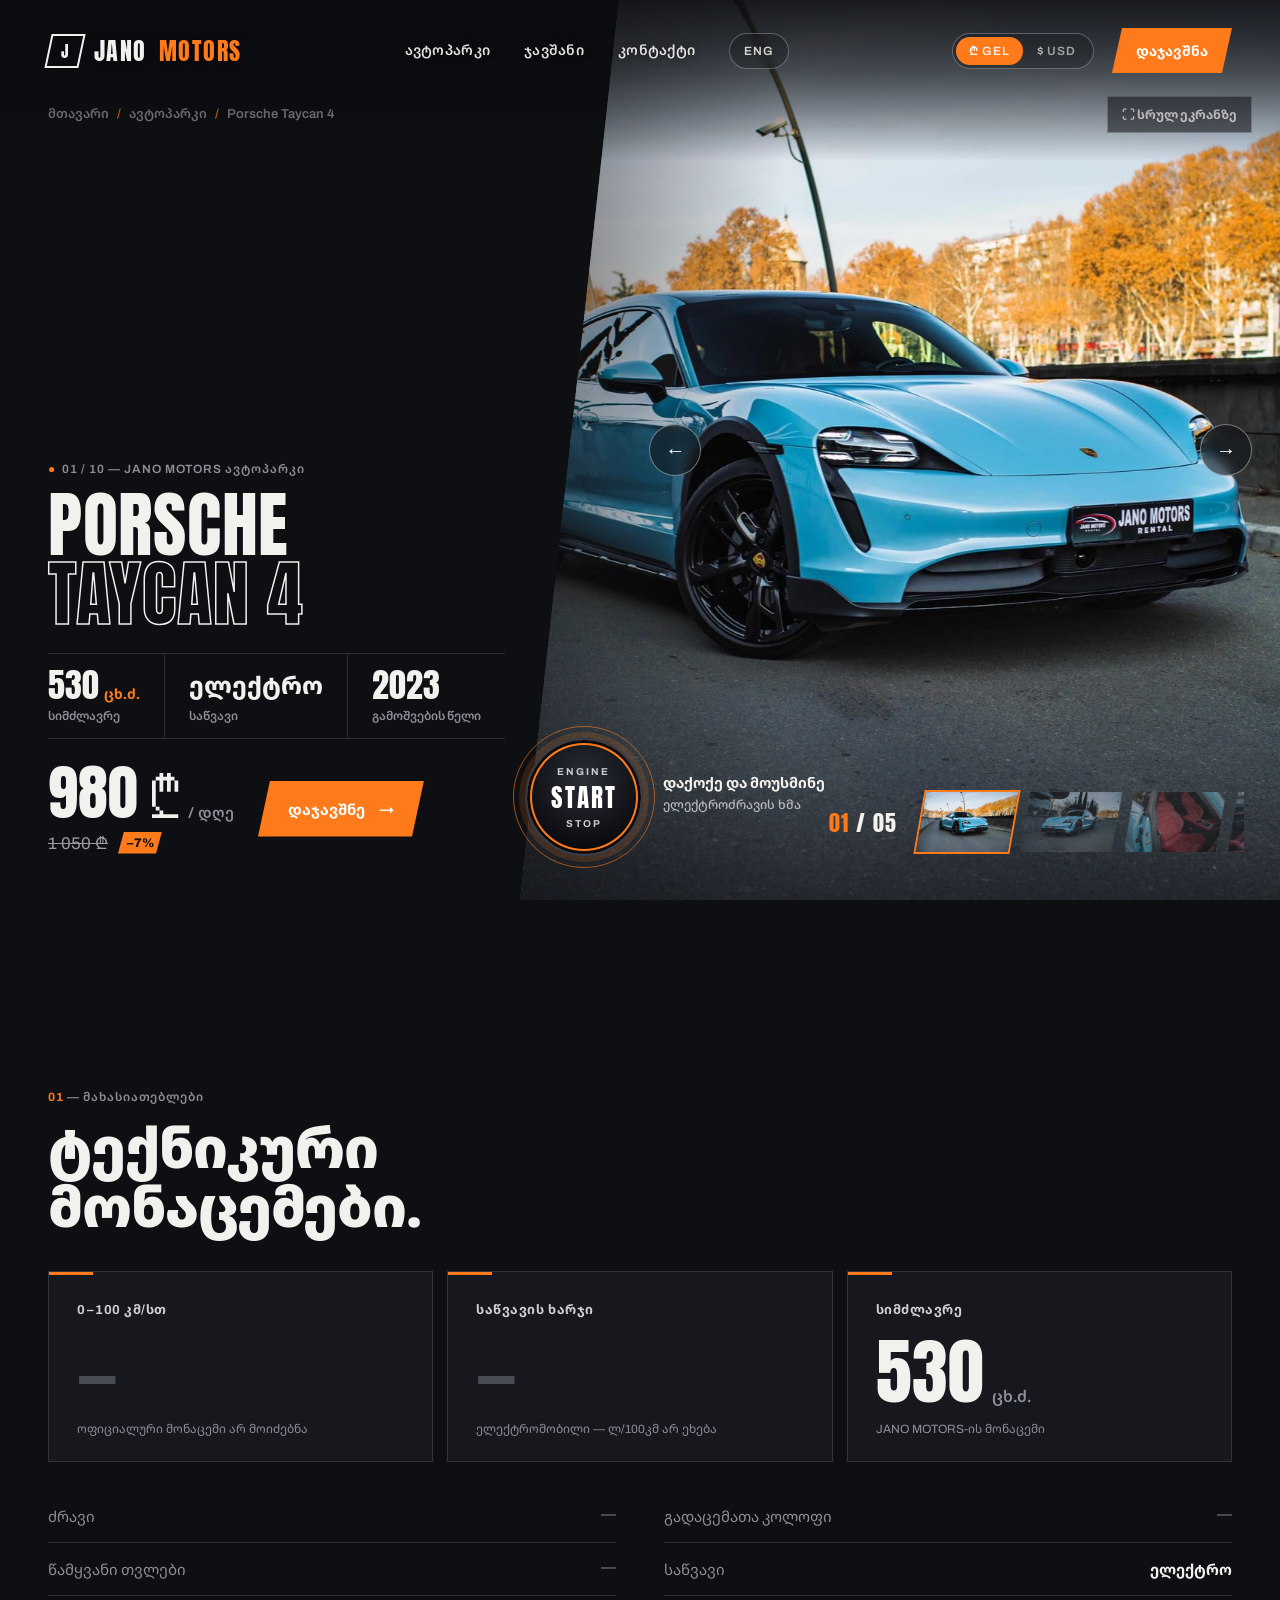
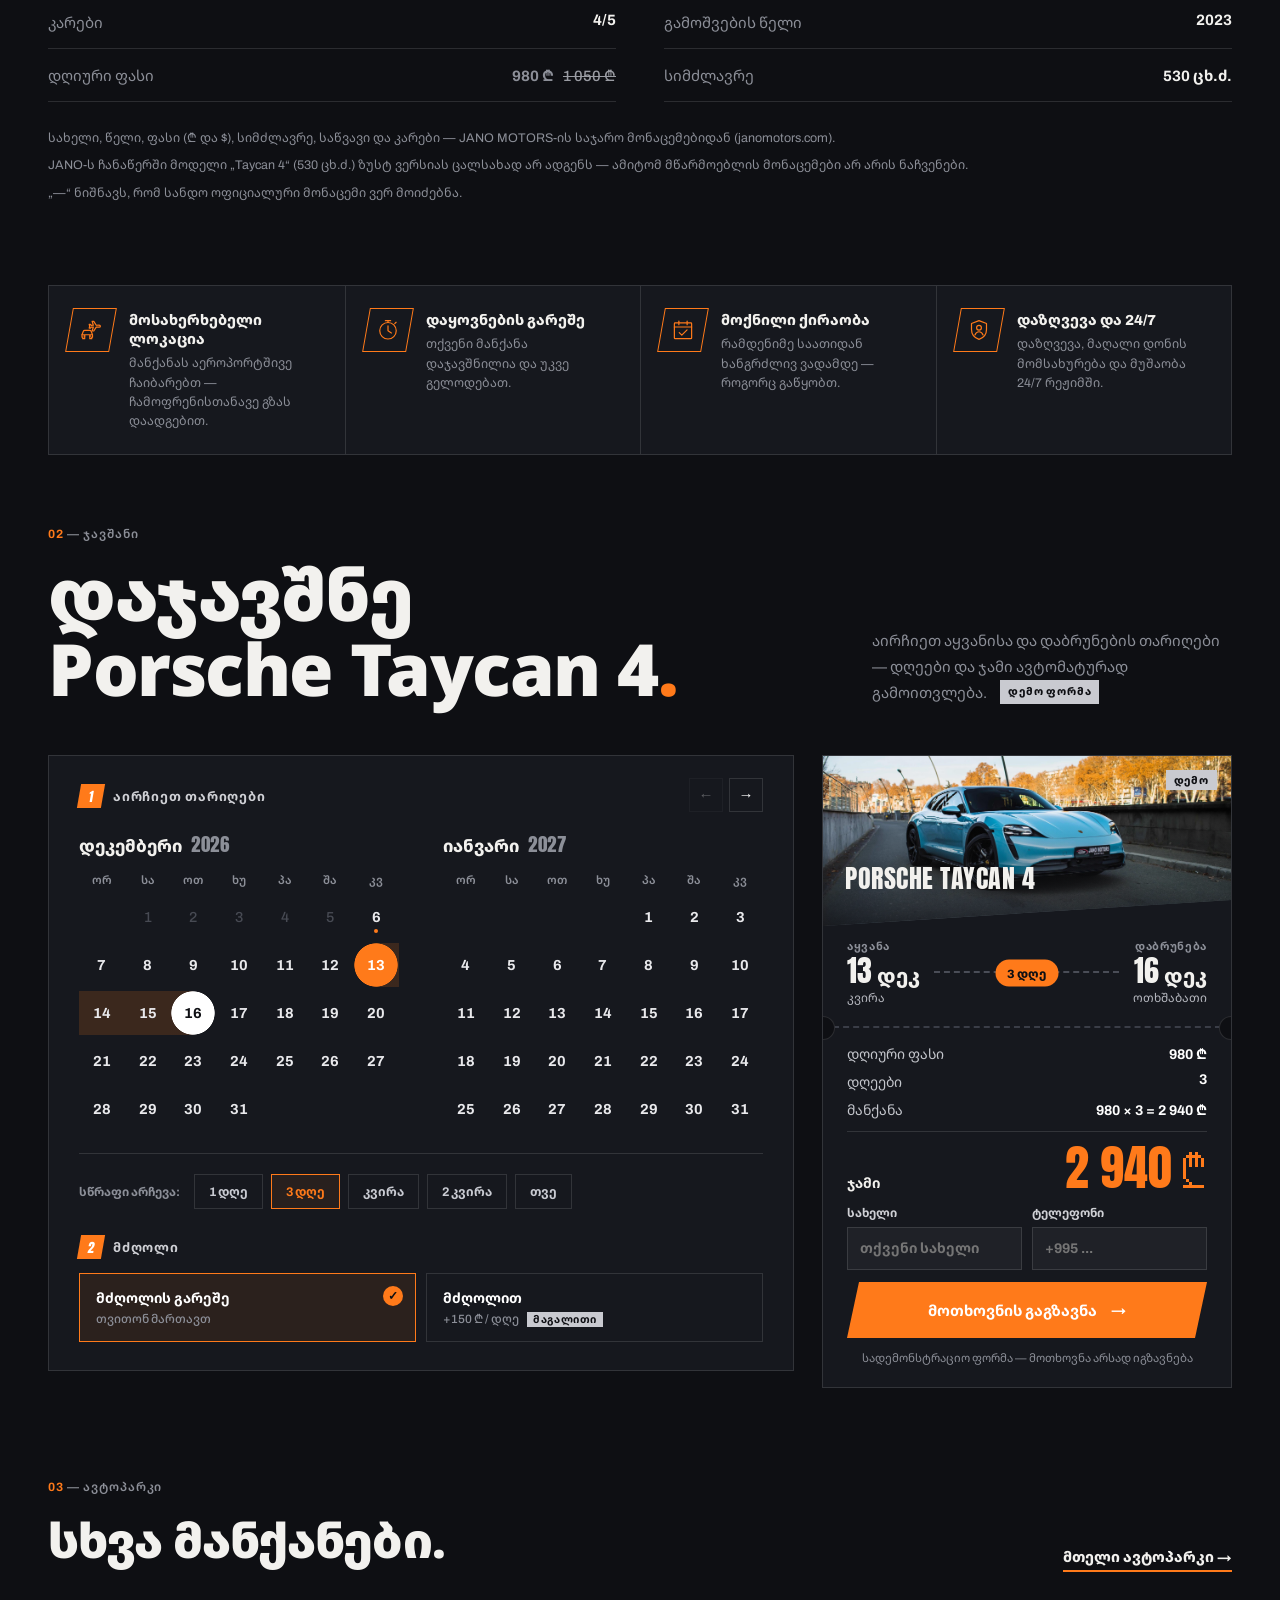
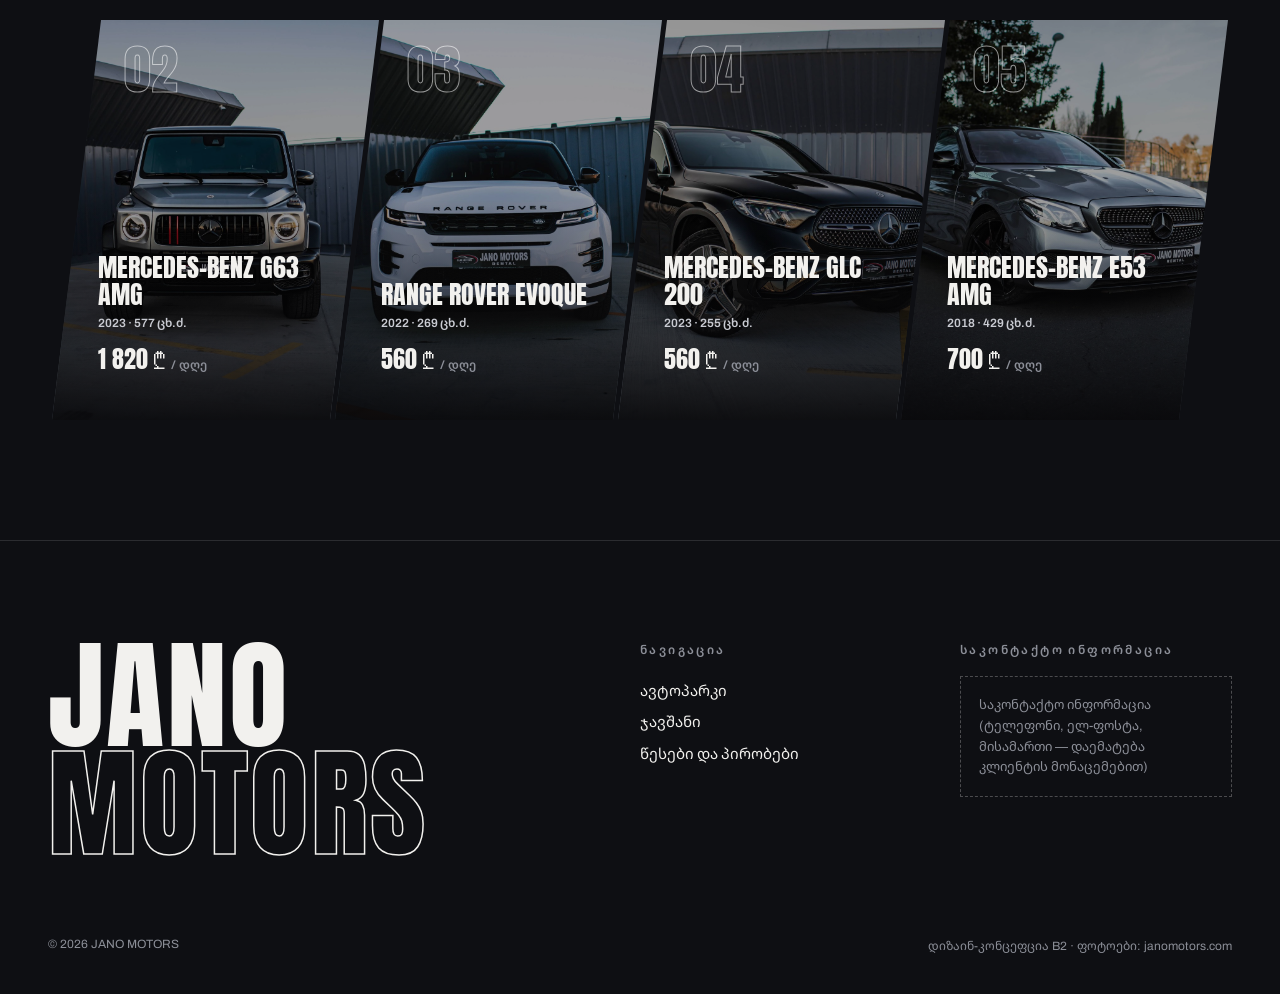
==== car.html @ e8bf1ed9 "Jano Motors demo site Co-Authored-By: Claude Opus 5.5 <noreply@anthropic.com>" ====
<!doctype html>
<html lang="ka">
<head>
<meta charset="utf-8">
<meta name="viewport" content="width=device-width,initial-scale=1">
<title>მანქანა — JANO MOTORS</title>
<link rel="preconnect" href="https://fonts.googleapis.com"><link rel="preconnect" href="https://fonts.gstatic.com" crossorigin>
<link href="https://fonts.googleapis.com/css2?family=Anton&family=Archivo:wght@400;500;600;700;800&family=Noto+Sans+Georgian:wght@400;500;600;700;800;900&display=swap" rel="stylesheet">
<link rel="stylesheet" href="assets/b.css">
<link rel="stylesheet" href="assets/b2.css">
</head>
<body class="cp">
<header>
  <a class="logo" href="index.html"><span class="mk"><span>J</span></span>JANO <em>MOTORS</em></a>
  <nav><a href="index.html#fleet">ავტოპარკი</a><a href="#book">ჯავშანი</a><a href="#contact">კონტაქტი</a><a href="#" class="lang" lang="en" aria-label="English version (მალე)">ENG</a></nav>
  <div class="hright"><div class="cur-sw" role="group" aria-label="ვალუტა"><span class="cur-ind" aria-hidden="true"></span><button type="button" data-cur="GEL" aria-pressed="true" aria-label="ლარი (GEL)">₾<span class="cl"> GEL</span></button><button type="button" data-cur="USD" aria-pressed="false" aria-label="დოლარი (USD)">$<span class="cl"> USD</span></button></div><a class="hbtn" href="#book">დაჯავშნა</a></div>
</header>
<!-- ზედა ეკრანი (ვარიანტი 1 — დიაგონალი): მარცხნივ სახელი/ციფრები/ფასი, მარჯვნივ ფოტო დახრილი ჭრით -->
<section class="ch" aria-label="მანქანა">
  <div class="ch-l">
    <div class="crumb"><a href="index.html">მთავარი</a><i>/</i><a href="index.html#fleet">ავტოპარკი</a><i>/</i><span id="crName"></span></div>
    <div class="tag"><b>●</b>&nbsp; <span id="cNo"></span> — JANO MOTORS ავტოპარკი</div>
    <h1 id="cName"></h1>
    <div class="ch-sp" id="cStats"></div>
    <div class="ch-row">
      <div class="pbox">
        <div class="now"><span id="pNow"></span><small>/ დღე</small></div>
        <div class="was" id="pWas" hidden><s id="pOld"></s><span class="off" id="pOff"></span></div>
      </div>
      <a class="b1" href="#book" id="bookBtn">დაჯავშნე <span>→</span></a>
    </div>
  </div>
  <div class="ch-r g-main" id="gMain"><button type="button" class="gbtn p" aria-label="წინა ფოტო">←</button><button type="button" class="gbtn n" aria-label="შემდეგი ფოტო">→</button><button type="button" class="g-fs" id="gFs">⛶ სრულ ეკრანზე</button></div>
  <!-- ძრავის ხმის ღილაკი. ნამდვილი ჩანაწერის დასამატებლად: ჩადეთ ფაილი (მაგ. media/sound/car9.mp3)
       და assets/data.js-ში მანქანის "sound" ველში ჩაწერეთ გზა. მანამდე car.js იყენებს assets/sound-yt.js-ს. -->
  <div class="ch-snd">
    <button type="button" class="start" id="sndBtn" data-audio-src="" aria-pressed="false" aria-label="მოუსმინე ძრავის ხმას"><span><i>ENGINE</i><b>START</b><i>STOP</i></span></button>
    <div class="startlbl">დაქოქე და მოუსმინე<small id="sndSub"></small><span class="wv" aria-hidden="true"><i></i><i></i><i></i><i></i><i></i><i></i></span><div class="snd-note" id="sndNote" aria-live="polite"></div></div>
  </div>
  <div class="ch-ths"><div class="g-cnt" id="gCnt"></div><div class="g-th" id="gTh"></div></div>
</section>
<main class="cp-top"><div class="wrap">
  <section class="specs" id="specs">
    <div class="tag"><b>01</b> — მახასიათებლები</div><h2 class="kg">ტექნიკური<br>მონაცემები<span class="r">.</span></h2>
    <div class="sp-hl" id="spHl"></div>
    <div class="sp-tb" id="spTb"></div>
    <div class="notes" id="spNotes"></div>
  </section>
  <section class="svm" aria-label="მომსახურება"><div class="svm-i"><span class="sv-ic"><svg viewBox="0 0 32 32" aria-hidden="true"><path d="M17.5 4.5l2.2 0 3.3 5.2 3.8-.1c1 0 1.7.6 1.7 1.3s-.7 1.3-1.7 1.3l-3.8-.1-3.3 5.2h-2.2l1.6-5.2-2.9-.1-1 1.4h-1.6l.6-2.5-.6-2.5h1.6l1 1.4 2.9-.1z"/><path d="M4 25.5v-3.2l1.8-4.6c.3-.8 1-1.2 1.8-1.2h6.8c.8 0 1.5.4 1.8 1.2l1.8 4.6v3.2"/><path d="M4 22.3h14"/><path d="M5 25.5v2h2.6v-2M14.4 25.5v2H17v-2"/><circle cx="7.4" cy="24" r=".6"/><circle cx="14.6" cy="24" r=".6"/></svg></span><div><b>მოსახერხებელი ლოკაცია</b><small>მანქანას აეროპორტშივე ჩაიბარებთ — ჩამოფრენისთანავე გზას დაადგებით.</small></div></div><div class="svm-i"><span class="sv-ic"><svg viewBox="0 0 32 32" aria-hidden="true"><circle cx="16" cy="17" r="11"/><path d="M16 10.5V17l4.5 3"/><path d="M12.5 3.5h7M16 3.5V6"/><path d="M25 7.5l1.8-1.8"/></svg></span><div><b>დაყოვნების გარეშე</b><small>თქვენი მანქანა დაჯავშნილია და უკვე გელოდებათ.</small></div></div><div class="svm-i"><span class="sv-ic"><svg viewBox="0 0 32 32" aria-hidden="true"><rect x="4.5" y="6.5" width="23" height="21" rx="1"/><path d="M4.5 12h23M10.5 4v5M21.5 4v5"/><path d="M11 19.5l3.4 3.4 7-7"/></svg></span><div><b>მოქნილი ქირაობა</b><small>რამდენიმე საათიდან ხანგრძლივ ვადამდე — როგორც გაწყობთ.</small></div></div><div class="svm-i"><span class="sv-ic"><svg viewBox="0 0 32 32" aria-hidden="true"><path d="M16 3.5l10 3.8v8c0 6.2-4.2 11.2-10 13.2-5.8-2-10-7-10-13.2v-8z"/><circle cx="16" cy="13" r="3.2"/><path d="M10.6 22.6c1-2.8 3-4.3 5.4-4.3s4.4 1.5 5.4 4.3"/></svg></span><div><b>დაზღვევა და 24/7</b><small>დაზღვევა, მაღალი დონის მომსახურება და მუშაობა 24/7 რეჟიმში.</small></div></div></section>
  <section class="cbk book" id="book">
    <div class="head"><div><div class="tag"><b>02</b> — ჯავშანი</div><h2 class="kg">დაჯავშნე<br><span id="bkName"></span><span class="r">.</span></h2></div><p>აირჩიეთ აყვანისა და დაბრუნების თარიღები — დღეები და ჯამი ავტომატურად გამოითვლება. <span class="demo-badge">დემო ფორმა</span></p></div>
    <!-- ჯავშნის ფორმა (ვარიანტი 1 — ბილეთი): მარცხნივ კალენდარი + სწრაფი არჩევა + მძღოლი, მარჯვნივ შეჯამება ბილეთის სახით -->
    <div class="bk">
      <div class="bk-col bk-cal"><div class="bk-lbl"><b>1</b> აირჩიეთ თარიღები <span id="calHint" class="hint"></span></div>
        <div class="cal-nav"><button type="button" id="calPrev" aria-label="წინა თვე">←</button><button type="button" id="calNext" aria-label="შემდეგი თვე">→</button></div>
        <div class="cal" id="cal"></div>
        <div class="quick" id="calQuick" role="group" aria-label="სწრაფი არჩევა"><span>სწრაფი არჩევა:</span><button type="button" data-n="1">1 დღე</button><button type="button" data-n="3">3 დღე</button><button type="button" data-n="7">კვირა</button><button type="button" data-n="14">2 კვირა</button><button type="button" data-n="30">თვე</button></div>
        <div class="bk-lbl bk-lbl2"><b>2</b> მძღოლი</div>
        <div class="drv" role="radiogroup" aria-label="მძღოლი">
          <button type="button" class="on" data-driver="0" role="radio" aria-checked="true">მძღოლის გარეშე<small>თვითონ მართავთ</small></button>
          <button type="button" data-driver="1" role="radio" aria-checked="false">მძღოლით<small>+<span id="drvRate"></span> ₾ / დღე <em>მაგალითი</em></small></button>
        </div>
      </div>
      <div class="bk-col bk-sum tk">
        <div class="tk-ph"><img id="sumImg" alt=""><b id="sumName"></b><span class="demo-badge">დემო</span></div>
        <div class="tk-rt">
          <div><small>აყვანა</small><b id="tkFromD">—</b><span id="tkFromW"></span></div>
          <div class="mid"><em id="tkDays">—</em></div>
          <div class="r"><small>დაბრუნება</small><b id="tkToD">—</b><span id="tkToW"></span></div>
        </div>
        <div class="tk-perf" aria-hidden="true"></div>
        <div class="rows">
          <div class="row"><span>დღიური ფასი</span><b id="rDaily">—</b></div>
          <div class="row"><span>დღეები</span><b id="rDays">—</b></div>
          <div class="row"><span>მანქანა</span><b id="rCar">—</b></div>
          <div class="row drv-row" id="rowDrv" hidden><span>მძღოლი <em>მაგალითი</em></span><b id="rDrv">—</b></div>
        </div>
        <div class="total"><span>ჯამი</span><b id="sumTotal" data-value="0">—</b></div>
        <form class="dform" onsubmit="return false" aria-label="სადემონსტრაციო მოთხოვნის ფორმა">
          <label>სახელი<input type="text" name="name" autocomplete="name" placeholder="თქვენი სახელი"></label>
          <label>ტელეფონი<input type="tel" name="phone" autocomplete="tel" placeholder="+995 ..."></label>
        </form>
        <button type="button" class="b1 send" id="sendBtn">მოთხოვნის გაგზავნა <span>→</span></button>
        <div class="demo" id="demoNote">სადემონსტრაციო ფორმა — მოთხოვნა არსად იგზავნება</div>
      </div>
    </div>
  </section>
  <!-- სხვა მანქანები (ვარიანტი 1 — დახრილი ბარათები) -->
  <section class="others"><div class="oth-hd"><div><div class="tag"><b>03</b> — ავტოპარკი</div><h2 class="kg" style="font-size:48px;margin-top:12px">სხვა მანქანები<span class="r">.</span></h2></div><a class="oth-all" href="index.html#fleet">მთელი ავტოპარკი →</a></div><div class="oth" id="oth"></div></section>
</div></main>
<footer id="contact"><div class="wrap">
  <div class="ft">
    <div class="w">JANO<br><em>MOTORS</em></div>
    <div><h5>ნავიგაცია</h5><a href="index.html#fleet">ავტოპარკი</a><a href="#book">ჯავშანი</a><a href="#">წესები და პირობები</a></div>
    <div><h5>საკონტაქტო ინფორმაცია</h5><div class="phb">საკონტაქტო ინფორმაცია<br>(ტელეფონი, ელ-ფოსტა, მისამართი — დაემატება კლიენტის მონაცემებით)</div></div>
  </div>
  <div class="fb"><span>© 2026 JANO MOTORS</span><span>დიზაინ-კონცეფცია B2 · ფოტოები: janomotors.com</span></div>
</div></footer>
<script src="assets/data.js"></script>
<script src="assets/common.js"></script>
<script src="assets/gallery.js"></script>
<script src="assets/sound-yt.js"></script>
<script src="assets/engine-synth.js"></script>
<script src="assets/car.js"></script>
</body>
</html>
---- assets/b.css ----
/* კონცეფცია B-ის სტილი (უცვლელი, მხოლოდ აქცენტი: წითელი #FF3D2E → ნარინჯისფერი #FF7A1A) */

:root{--bg:#0E0F13;--bg2:#16181E;--ink:#F2F1EE;--mute:#8C8F98;--acc:#FF7A1A;--line:rgba(255,255,255,.12)}
*{box-sizing:border-box;margin:0;padding:0}
body{background:var(--bg);color:var(--ink);font-family:"Archivo","Noto Sans Georgian",sans-serif;overflow-x:hidden;-webkit-font-smoothing:antialiased}
img{display:block;max-width:100%}a{color:inherit;text-decoration:none}
.disp{font-family:"Anton","Noto Sans Georgian",sans-serif;font-weight:400;letter-spacing:.01em}
.kg{font-family:"Noto Sans Georgian",sans-serif;font-weight:900;letter-spacing:-.02em}
.tag{font-size:12px;letter-spacing:.08em;font-weight:600;color:var(--mute)}
.tag b{color:var(--acc)}
/* header */
header{position:absolute;top:0;left:0;right:0;z-index:20;display:flex;align-items:center;justify-content:space-between;padding:28px 48px}
.logo{display:flex;align-items:center;gap:12px;font-family:"Anton";font-size:24px;letter-spacing:.06em}
.logo .mk{width:34px;height:34px;border:2px solid var(--ink);display:grid;place-items:center;font-size:16px;transform:skewX(-12deg)}
.logo .mk span{transform:skewX(12deg)}
.logo em{font-style:normal;color:var(--acc)}
nav{display:flex;gap:36px;font-size:14px;font-weight:500}
nav a{opacity:.8}nav a:hover{opacity:1;color:var(--acc)}
.hbtn{background:var(--acc);color:#fff;padding:13px 24px;font-weight:700;font-size:14px;clip-path:polygon(10px 0,100% 0,calc(100% - 10px) 100%,0 100%)}
/* hero */
.hero{position:relative;height:100vh;min-height:760px;display:grid;grid-template-columns:42% 58%;overflow:hidden}
.hero-l{position:relative;z-index:2;display:flex;flex-direction:column;justify-content:flex-end;padding:0 0 72px 48px;background:var(--bg)}
.hero-r{position:relative;overflow:hidden;clip-path:polygon(14% 0,100% 0,100% 100%,0 100%)}
.hero-r img{width:100%;height:100%;object-fit:cover;object-position:50% 60%;animation:kb 18s ease-in-out infinite alternate;transform-origin:60% 60%}
.hero-r::after{content:"";position:absolute;inset:0;background:linear-gradient(90deg,rgba(14,15,19,.55),transparent 40%),linear-gradient(0deg,rgba(14,15,19,.6),transparent 35%)}
@keyframes kb{from{transform:scale(1.04)}to{transform:scale(1.16) translateX(-2%)}}
.ghost{position:absolute;left:36px;top:120px;font-family:"Anton";font-size:300px;line-height:.85;color:transparent;-webkit-text-stroke:1.5px rgba(255,255,255,.13);z-index:0;pointer-events:none;white-space:nowrap}
.hero-l>*{position:relative;z-index:1}.hero-l>.ghost{position:absolute}.hero h1{font-size:96px;line-height:1.02;margin:22px 0 26px;position:relative}
.hero h1 .r{color:var(--acc)}
.hero h1 .line{display:block;overflow:hidden}
.hero h1 .line>span{display:block;animation:up 1s cubic-bezier(.2,.8,.2,1) both}
.hero h1 .line:nth-child(2)>span{animation-delay:.15s}
@keyframes up{from{transform:translateY(105%)}to{transform:none}}
.hero p{max-width:440px;color:#B7B9C0;font-size:16px;line-height:1.75;animation:fade 1.2s .4s both}
@keyframes fade{from{opacity:0;transform:translateY(16px)}to{opacity:1;transform:none}}
.hero-cta{display:flex;gap:16px;margin-top:34px;align-items:center;animation:fade 1.2s .6s both}
.b1{white-space:nowrap;background:var(--acc);color:#fff;padding:18px 30px;font-weight:700;font-size:15px;display:inline-flex;gap:14px;align-items:center;clip-path:polygon(12px 0,100% 0,calc(100% - 12px) 100%,0 100%)}
.b2{white-space:nowrap;border-bottom:2px solid var(--ink);padding:6px 0;font-weight:600;font-size:15px}
.hud{position:absolute;right:48px;bottom:72px;z-index:3;text-align:right}
.hud .nm{font-family:"Anton";font-size:44px;line-height:1}
.hud .pr{font-size:15px;color:#d8d8d8;margin-top:8px}.hud .pr b{color:var(--acc);font-size:22px}
.hud .bar{display:flex;gap:8px;justify-content:flex-end;margin-top:20px}
.hud .bar i{width:40px;height:3px;background:rgba(255,255,255,.25);display:block;position:relative;overflow:hidden}
.hud .bar i.on::after{content:"";position:absolute;inset:0;background:var(--acc);animation:prog 5s linear infinite}
@keyframes prog{from{transform:translateX(-100%)}to{transform:none}}
.scroll{position:absolute;left:48px;top:50%;writing-mode:vertical-rl;transform:rotate(180deg);font-size:11px;letter-spacing:.3em;color:var(--mute);display:none}
.side-n{position:absolute;right:48px;top:120px;z-index:3;font-family:"Anton";font-size:16px;letter-spacing:.2em;color:#fff}
.side-n b{color:var(--acc);font-size:40px;vertical-align:middle;margin-right:6px}
/* marquee */
.marq{background:var(--acc);color:#0E0F13;overflow:hidden;white-space:nowrap;padding:18px 0;transform:rotate(-1.2deg);margin:0 -20px;position:relative}
.marq .t{display:inline-block;animation:mq 40s linear infinite;font-family:"Anton";font-size:30px;letter-spacing:.04em}
.marq .t span{margin:0 28px}
.marq .t span.s{opacity:.5}
@keyframes mq{to{transform:translateX(-50%)}}
/* sections */
.wrap{max-width:1440px;margin:0 auto;padding:0 48px}
.sec{padding:130px 0 60px}
.head{display:flex;justify-content:space-between;align-items:flex-end;margin-bottom:48px;gap:40px}
.head h2{font-size:72px;line-height:1.05;margin-top:14px}
.head h2 .r{color:var(--acc)}
.head p{max-width:360px;color:var(--mute);line-height:1.7;font-size:15px}
/* fleet grid */
.fleet{display:grid;grid-template-columns:repeat(4,1fr);grid-auto-rows:260px;gap:14px;grid-auto-flow:dense}
.c{position:relative;overflow:hidden;background:var(--bg2);cursor:pointer}
.c.big{grid-column:span 2;grid-row:span 2}
.c.big.r{grid-column:3/5}
.c img{width:100%;height:100%;object-fit:cover;transition:transform 1.2s cubic-bezier(.2,.7,.2,1),filter .6s;filter:saturate(.9) brightness(.85)}
.c:hover img{transform:scale(1.07);filter:saturate(1.05) brightness(1)}
.c::after{content:"";position:absolute;inset:0;background:linear-gradient(0deg,rgba(8,8,10,.92) 0%,rgba(8,8,10,.15) 45%,transparent 70%)}
.c .info{position:absolute;left:22px;right:22px;bottom:20px;z-index:2;display:flex;justify-content:space-between;align-items:flex-end;gap:12px}
.c .no{position:absolute;top:18px;left:22px;z-index:2;font-family:"Anton";font-size:15px;letter-spacing:.15em;color:#fff}
.c .no b{color:var(--acc)}
.c h3{font-family:"Anton";font-weight:400;font-size:24px;line-height:1.05;letter-spacing:.02em}
.c.big h3{font-size:46px}
.c .sp{font-size:12.5px;color:#aeb0b7;margin-top:6px}
.c .pr{text-align:right;white-space:nowrap}
.c .pr b{display:block;font-size:22px;font-weight:800;color:#fff}
.c.big .pr b{font-size:32px}
.c .pr s{font-size:12px;color:#9a9ca3}
.c .pr span{font-size:12px;color:var(--acc);font-weight:700;letter-spacing:.1em}
.c .go{position:absolute;top:16px;right:16px;z-index:2;width:42px;height:42px;border-radius:50%;border:1px solid rgba(255,255,255,.4);display:grid;place-items:center;transition:.3s}
.c:hover .go{background:var(--acc);border-color:var(--acc);transform:rotate(-45deg)}
/* detail band */
.detail{position:relative;height:640px;margin-top:100px;overflow:hidden}
.detail img{width:100%;height:100%;object-fit:cover;object-position:center 55%}
.detail::before{content:"";position:absolute;inset:0;background:linear-gradient(90deg,rgba(14,15,19,.95) 0%,rgba(14,15,19,.55) 45%,rgba(14,15,19,0) 70%);z-index:1}
.detail .in{position:absolute;inset:0;z-index:2;display:flex;flex-direction:column;justify-content:center;padding:0 48px;max-width:1440px;margin:0 auto}
.detail .num{font-family:"Anton";font-size:220px;line-height:.85;color:var(--acc)}
.detail .num small{font-size:40px;color:var(--ink);margin-left:12px;letter-spacing:.05em}
.detail h3{font-size:44px;margin:20px 0 14px}
.detail p{color:#b7b9c0;font-size:16px}
/* steps */
.steps{display:grid;grid-template-columns:repeat(3,1fr);gap:0;position:relative;margin-top:20px}
.steps::before{content:"";position:absolute;top:31px;left:0;right:0;height:2px;background:var(--line)}
.steps::after{content:"";position:absolute;top:31px;left:0;width:66%;height:2px;background:var(--acc)}
.st{padding-right:40px;position:relative}
.st .dot{width:64px;height:64px;background:var(--bg);border:2px solid var(--acc);display:grid;place-items:center;font-family:"Anton";font-size:24px;position:relative;z-index:2;transform:rotate(45deg)}
.st .dot span{transform:rotate(-45deg)}
.st:last-child .dot{border-color:var(--line)}
.st h4{font-size:26px;margin:34px 0 12px}
.st p{color:var(--mute);line-height:1.75;font-size:15px;max-width:340px}
.cta{margin-top:110px;background:var(--acc);padding:70px 64px;display:flex;justify-content:space-between;align-items:center;clip-path:polygon(0 0,100% 0,100% 100%,40px 100%,0 calc(100% - 40px))}
.cta h3{font-size:64px;line-height:1.05;color:#0E0F13}
.cta a{background:#0E0F13;color:#fff;padding:22px 36px;font-weight:700;font-size:16px}
footer{padding:100px 0 40px;border-top:1px solid var(--line);margin-top:120px}
.ft{display:grid;grid-template-columns:2fr 1fr 1fr;gap:48px}
.ft .w{font-family:"Anton";font-size:120px;line-height:.9;letter-spacing:.02em}
.ft .w em{font-style:normal;color:transparent;-webkit-text-stroke:1.5px var(--ink)}
.ft h5{font-size:12px;letter-spacing:.2em;color:var(--mute);margin-bottom:18px;font-weight:600}
.ft a{display:block;line-height:2.1;font-size:15px}
.phb{border:1px dashed rgba(255,255,255,.25);padding:18px;color:var(--mute);font-size:13px;line-height:1.6}
.fb{display:flex;justify-content:space-between;margin-top:80px;font-size:12px;color:var(--mute)}

/* booking */
.bk{display:grid;grid-template-columns:350px 1fr 380px;gap:14px;align-items:stretch}
.bk-col{min-width:0;background:var(--bg2);border:1px solid var(--line);padding:24px}
.bk-lbl{font-size:13px;font-weight:700;letter-spacing:.06em;color:#cfd0d5;margin-bottom:16px;display:flex;align-items:center;gap:10px}
.bk-lbl b{width:24px;height:24px;background:var(--acc);color:#fff;display:grid;place-items:center;font-family:Anton;font-weight:400;font-size:13px;transform:skewX(-10deg)}
.hint{margin-left:auto;font-weight:600;color:var(--acc);letter-spacing:0;font-size:12.5px}
#carList{display:flex;flex-direction:column;gap:6px}
.ci{display:grid;grid-template-columns:64px 1fr auto;gap:12px;align-items:center;padding:6px 10px 6px 6px;border:1px solid transparent;background:rgba(255,255,255,.03);cursor:pointer;text-align:left;color:inherit;font:inherit;width:100%}
.ci:hover{border-color:rgba(255,255,255,.25)}
.ci.on{border-color:var(--acc);background:rgba(255,122,26,.10)}
.ci img{width:64px;height:42px;object-fit:cover}
.ci .n{font-size:13px;font-weight:700;line-height:1.2}
.ci .p{font-family:Anton;font-size:16px;white-space:nowrap}.ci .p small{font-family:"Noto Sans Georgian";font-size:11px;color:var(--mute);margin-left:3px}
.bk-cal{position:relative;display:flex;flex-direction:column}.cal-sum{margin-top:auto;border-top:1px solid var(--line);padding-top:20px;display:flex;align-items:flex-end;justify-content:space-between;gap:20px}.cal-sum .rng{font-family:"Noto Sans Georgian";font-weight:800;font-size:30px;line-height:1.1}.cal-sum .rng i{font-style:normal;color:var(--acc);margin:0 10px}.cal-sum .dn{font-family:Anton;font-size:64px;line-height:.85;color:var(--acc);text-align:right}.cal-sum .dn small{display:block;font-family:"Noto Sans Georgian";font-size:13px;color:var(--mute);font-weight:600;margin-top:6px}.cal-sum small.l{display:block;font-size:12px;color:var(--mute);margin-bottom:6px;font-weight:600}
.cal-nav{position:absolute;top:18px;right:24px;display:flex;gap:6px}
.cal-nav button{width:34px;height:34px;border:1px solid var(--line);background:transparent;color:#fff;cursor:pointer;font-size:15px}
.cal-nav button:hover:not(:disabled){border-color:var(--acc);color:var(--acc)}
.cal-nav button:disabled{opacity:.3;cursor:default}
.cal{display:grid;grid-template-columns:1fr 1fr;gap:28px;margin-top:6px}
.mo h4{font-family:Anton;font-weight:400;font-size:22px;letter-spacing:.04em;margin-bottom:14px}
.mo h4 span{font-family:"Noto Sans Georgian";font-weight:800;font-size:20px;letter-spacing:0}
.wd,.days{display:grid;grid-template-columns:repeat(7,1fr);gap:4px 0}
.wd span{font-size:11.5px;color:var(--mute);text-align:center;padding-bottom:8px;font-weight:600}
.days button{height:42px;border:0;background:transparent;color:#e9e9ec;font:inherit;font-weight:600;font-size:14px;cursor:pointer;position:relative}
.days button:hover:not(:disabled){outline:1px solid rgba(255,255,255,.4);outline-offset:-1px}
.days button:disabled{color:#4a4c55;cursor:not-allowed;text-decoration:line-through;text-decoration-color:#3a3c44}
.days button.today::after{content:"";position:absolute;bottom:6px;left:50%;width:4px;height:4px;margin-left:-2px;border-radius:50%;background:var(--acc)}
.days button.in{background:rgba(255,122,26,.16)}
.days button.s,.days button.e{background:var(--acc);color:#fff;font-weight:800}
.days button.e{background:#fff;color:#0E0F13}
.legend{display:flex;gap:22px;margin-top:20px;font-size:12.5px;color:var(--mute)}
.legend span{display:flex;align-items:center;gap:8px}
.lg{width:14px;height:14px;display:inline-block}.lg.s{background:var(--acc)}.lg.r{background:rgba(255,122,26,.25)}.lg.e{background:#fff}
.bk-sum{display:flex;flex-direction:column;gap:14px;padding:0 0 22px}
.sum-img{position:relative;height:170px;overflow:hidden}
.sum-img img{width:100%;height:100%;object-fit:cover}
.sum-img::after{content:"";position:absolute;inset:0;background:linear-gradient(0deg,rgba(14,15,19,.95),transparent 60%)}
.sum-nm{position:absolute;left:22px;bottom:14px;z-index:2}
.sum-nm span{display:block;font-family:Anton;font-size:28px;line-height:1.05}
.sum-nm small{font-size:12.5px;color:#b9bbc2}
.bk-sum>*:not(.sum-img){margin:0 22px}
.drv{display:grid;grid-template-columns:1fr 1fr;border:1px solid var(--line)}
.drv button{padding:12px 8px;background:transparent;border:0;color:#cfd0d5;font:inherit;font-weight:700;font-size:13.5px;cursor:pointer}
.drv button.on{background:var(--acc);color:#fff}
.drv-note{font-size:12px;color:var(--mute);margin-top:-6px!important}
em{font-style:normal}
.drv-note em,.row em{font-size:10.5px;font-weight:700;letter-spacing:.06em;color:#0E0F13;background:#c9cad0;padding:2px 6px;margin-left:6px;vertical-align:1px}
.dates{display:grid;grid-template-columns:1fr auto 1fr;gap:10px;align-items:center;border-top:1px solid var(--line);border-bottom:1px solid var(--line);padding:12px 0}
.dates small{display:block;font-size:11.5px;color:var(--mute)}.dates b{font-size:15px}
.dates .ar{color:var(--acc)}
.rows{display:flex;flex-direction:column;gap:9px}
.row{display:flex;justify-content:space-between;font-size:14px;color:#c4c6cc}.row b{color:#fff;font-weight:700}
.row[hidden]{display:none}
.total{display:flex;justify-content:space-between;align-items:baseline;border-top:1px dashed rgba(255,255,255,.25);padding-top:12px}
.total span{font-size:14px;font-weight:700}
.total b{font-family:Anton;font-weight:400;font-size:44px;color:var(--acc);line-height:1}
.send{justify-content:center;border:0;cursor:pointer;font-family:inherit}
.send:disabled{opacity:.4;cursor:not-allowed}
.demo{font-size:11.5px;color:var(--mute);text-align:center}
.demo.ok{color:#fff}
.c .bkb{position:absolute;top:14px;right:14px;z-index:3;background:rgba(14,15,19,.55);backdrop-filter:blur(6px);border:1px solid rgba(255,255,255,.35);color:#fff;font:inherit;font-weight:700;font-size:13px;padding:9px 14px;cursor:pointer;transition:.25s}
.c .bkb:hover{background:var(--acc);border-color:var(--acc)}
.shot *,.shot *::before,.shot *::after{animation:none!important;transition:none!important}
@media (max-width:1200px){.bk{grid-template-columns:1fr 1fr}.bk-cal{grid-column:1/-1;order:-1}}
@media (max-width:640px){.drv button{font-size:12.5px;padding:12px 4px}.cal-sum .rng{font-size:22px}.cal-sum .dn{font-size:48px}.bk{grid-template-columns:1fr}.bk-cal{order:0}.cal{grid-template-columns:1fr}.cal .mo:nth-child(2){display:none}.bk-col{padding:18px}.cal-nav{right:18px;top:12px}#carList{flex-direction:row;overflow-x:auto;gap:8px;padding-bottom:6px}.ci{grid-template-columns:1fr;min-width:150px;padding:6px}.ci img{width:100%;height:80px}.total b{font-size:36px}}
/* reveal */
.rv{opacity:0;transform:translateY(40px);transition:1s cubic-bezier(.2,.8,.2,1)}
.rv.in,.shot .rv{opacity:1;transform:none}
@media (max-width:1000px){nav{display:none}.hero{grid-template-columns:1fr;height:auto}.hero-r{clip-path:none;height:56vh;order:-1}.hero-l{padding:40px 24px 48px}.hud{display:none}.fleet{grid-template-columns:repeat(2,1fr)}.c.big,.c.big.r{grid-column:span 2}.ft{grid-template-columns:1fr}}
@media (max-width:640px){header{padding:18px 20px}.logo{font-size:19px}.logo .mk{width:28px;height:28px;font-size:13px}.hbtn{padding:10px 16px;font-size:13px}
.hero{min-height:0}.hero-r{height:420px}.ghost{display:none}.b1{padding:16px 22px}.hero-cta{gap:20px}.hero h1{font-size:52px;margin:14px 0 18px}.hero-l{padding:28px 20px 40px}.side-n{display:none}
.wrap{padding:0 20px}.sec{padding:80px 0 30px}.head{flex-direction:column;align-items:flex-start;gap:14px}.head h2{font-size:42px}
.fleet{grid-template-columns:1fr;grid-auto-rows:240px}.c.big,.c.big.r{grid-column:auto;grid-row:span 1}.c.big h3{font-size:30px}
.marq .t{font-size:22px}.detail{height:520px}.detail .num{font-size:120px}.detail .num small{font-size:24px}.detail h3{font-size:28px}.detail .in{padding:0 20px}
.steps{grid-template-columns:1fr;gap:40px}.steps::before,.steps::after{display:none}.st h4{margin-top:22px}
.cta{flex-direction:column;align-items:flex-start;gap:28px;padding:44px 24px}.cta h3{font-size:38px}.ft .w{font-size:72px}.fb{flex-direction:column;gap:8px}}
---- assets/b2.css ----
/* ===== B2 დამატებები ===== */
.hright{display:flex;align-items:center;gap:18px}
.cur-sw button:focus-visible,.gbtn:focus-visible,.snd:focus-visible{outline:2px solid var(--acc);outline-offset:2px}
/* hero slideshow */
.hero-r .sl{position:absolute;inset:0;opacity:0;transition:opacity 1.4s ease}
.hero-r .sl.on{opacity:1;z-index:1}
.hero-r .sl img{animation:none;transform:scale(1.04)}
.hero-r .sl.on img{animation:kb 9s ease-out forwards}
.hero-r::after{z-index:2}
.hud .bar i{cursor:pointer;height:3px}
.hud .bar button{background:none;border:0;padding:10px 0;cursor:pointer}
.hud .bar button i{width:40px;height:3px;background:rgba(255,255,255,.25);display:block;position:relative;overflow:hidden}
.hud .bar button.on i::after{content:"";position:absolute;inset:0;background:var(--acc);animation:prog var(--dur,6s) linear forwards}
.hero.paused .hud .bar button.on i::after{animation-play-state:paused}
.hud .nm,.hud .pr{transition:opacity .5s}
.hud.sw .nm,.hud.sw .pr{opacity:0}
.hdots{display:none;position:absolute;left:20px;right:20px;bottom:16px;z-index:3;align-items:center;justify-content:space-between;gap:12px}
.hdots .t{font-family:Anton;font-size:20px;letter-spacing:.03em;text-shadow:0 2px 12px rgba(0,0,0,.5)}
.hdots .t small{display:block;font-family:"Noto Sans Georgian";font-size:12px;color:#d8d8d8;letter-spacing:0}
.hdots .d{display:flex;gap:6px}.hdots .d button{width:22px;height:22px;border:0;background:none;padding:0;cursor:pointer;display:grid;place-items:center}
.hdots .d button i{width:8px;height:8px;border-radius:50%;background:rgba(255,255,255,.45);display:block}
.hdots .d button.on i{background:var(--acc);width:18px;border-radius:4px}
@media (max-width:1000px){.hdots{display:flex}}
@media (prefers-reduced-motion:reduce){.hero-r .sl{transition:opacity .01s}.hero-r .sl.on img,.hero-r img{animation:none!important;transform:none}.hud .bar button.on i::after{animation:none;transform:none}}
/* fleet card gallery */
.c .gimg{position:absolute;inset:0}
.c .gimg img{position:absolute;inset:0;opacity:0;transition:opacity .45s,transform 1.2s cubic-bezier(.2,.7,.2,1),filter .6s}
.c .gimg img.on{opacity:1}
.c .gnav{position:absolute;top:50%;left:12px;right:12px;z-index:3;display:flex;justify-content:space-between;transform:translateY(-50%);pointer-events:none;opacity:0;transition:opacity .3s}
.c:hover .gnav,.c:focus-within .gnav{opacity:1}
.gbtn{pointer-events:auto;width:40px;height:40px;border-radius:50%;border:1px solid rgba(255,255,255,.4);background:rgba(14,15,19,.55);backdrop-filter:blur(6px);color:#fff;font-size:16px;cursor:pointer;display:grid;place-items:center;transition:.2s}
.gbtn:hover{background:var(--acc);border-color:var(--acc)}
.c .gcnt{position:absolute;left:22px;top:46px;z-index:3;font-size:11.5px;font-weight:700;color:#e9e9ec;letter-spacing:.06em;background:rgba(14,15,19,.5);padding:4px 8px}
.c .gall{position:absolute;right:14px;top:62px;z-index:3;background:rgba(14,15,19,.55);backdrop-filter:blur(6px);border:1px solid rgba(255,255,255,.35);color:#fff;font:inherit;font-weight:700;font-size:12.5px;padding:8px 12px;cursor:pointer}
.c .gall:hover{border-color:var(--acc);color:var(--acc)}
.c .info a{position:relative;z-index:2}
.c .more{display:inline-block;margin-top:8px;font-size:12.5px;font-weight:700;color:#fff;border-bottom:1px solid var(--acc)}
@media (hover:none){.c .gnav{opacity:1}}
/* lightbox */
.lb{position:fixed;inset:0;z-index:100;background:#08080A;display:none;flex-direction:column}
.lb.open{display:flex}
.lb-top{display:flex;justify-content:space-between;align-items:center;padding:18px 28px;gap:16px}
.lb-top h4{font-family:Anton;font-weight:400;font-size:26px;letter-spacing:.03em}
.lb-top span{color:var(--mute);font-size:13px;font-weight:600;margin-left:12px;font-family:"Noto Sans Georgian"}
.lb-x{width:44px;height:44px;border:1px solid var(--line);background:transparent;color:#fff;font-size:20px;cursor:pointer}
.lb-x:hover{border-color:var(--acc);color:var(--acc)}
.lb-main{flex:1;min-height:0;position:relative;display:flex;align-items:center;justify-content:center;padding:0 80px;touch-action:pan-y}
.lb-main img{max-width:100%;max-height:100%;object-fit:contain;user-select:none;-webkit-user-drag:none}
.lb-main .gbtn{position:absolute;top:50%;transform:translateY(-50%);width:52px;height:52px;font-size:20px}
.lb-main .gbtn.p{left:18px}.lb-main .gbtn.n{right:18px}
.lb-th{display:flex;gap:8px;padding:16px 28px 22px;overflow-x:auto;justify-content:center}
.lb-th button,.g-th button{flex:0 0 auto;width:96px;height:64px;padding:0;border:2px solid transparent;background:none;cursor:pointer;opacity:.55;transition:.2s}
.lb-th button.on,.g-th button.on{border-color:var(--acc);opacity:1}
.lb-th button:hover,.g-th button:hover{opacity:1}
.lb-th img,.g-th img{width:100%;height:100%;object-fit:cover}
@media (max-width:640px){.lb-main{padding:0 8px}.lb-main .gbtn{width:42px;height:42px}.lb-main .gbtn.p{left:6px}.lb-main .gbtn.n{right:6px}.lb-th{justify-content:flex-start;padding:12px 12px 18px}.lb-th button{width:72px;height:48px}.lb-top{padding:14px 16px}.lb-top h4{font-size:20px}.lb-top span{display:block;margin:2px 0 0}}
/* ===== car page ===== */
.cp header{position:absolute}
.cp-top{padding-top:110px}
.crumb{font-size:13px;color:var(--mute);margin-bottom:22px;font-weight:600}.crumb a:hover{color:var(--acc)}.crumb i{font-style:normal;margin:0 8px;color:var(--acc)}
.gal{display:grid;grid-template-columns:1fr;gap:12px}
.g-main{position:relative;height:min(68vh,680px);min-height:360px;background:var(--bg2);overflow:hidden;touch-action:pan-y;cursor:zoom-in}
.g-main img{position:absolute;inset:0;width:100%;height:100%;object-fit:cover;opacity:0;transition:opacity .5s}
.g-main img.on{opacity:1}
.g-main::after{content:"";position:absolute;inset:0;background:linear-gradient(0deg,rgba(14,15,19,.55),transparent 30%);pointer-events:none}
.g-main .gbtn{position:absolute;top:50%;transform:translateY(-50%);z-index:3;width:52px;height:52px;font-size:20px}
.g-main .gbtn.p{left:20px}.g-main .gbtn.n{right:20px}
.g-cnt{position:absolute;left:24px;bottom:20px;z-index:3;font-family:Anton;font-size:22px;letter-spacing:.06em}.g-cnt b{color:var(--acc);font-weight:400}
.g-fs{position:absolute;right:20px;bottom:18px;z-index:3;background:rgba(14,15,19,.55);border:1px solid rgba(255,255,255,.35);color:#fff;font:inherit;font-weight:700;font-size:12.5px;padding:9px 14px;cursor:pointer}
.g-fs:hover{border-color:var(--acc);color:var(--acc)}
.g-th{display:flex;gap:8px;overflow-x:auto;padding-bottom:4px}
.cp-head{display:grid;grid-template-columns:1fr auto;gap:40px;align-items:end;margin-top:44px;padding-bottom:40px;border-bottom:1px solid var(--line)}
.cp-head h1{font-family:Anton;font-weight:400;font-size:84px;line-height:1;letter-spacing:.01em;margin-top:14px}
.cp-head .meta{color:#b7b9c0;font-size:15px;margin-top:14px}
.pbox{text-align:right;min-width:300px}
.pbox .lbl{font-size:12px;font-weight:700;letter-spacing:.08em;color:var(--mute)}
.pbox .now{font-family:Anton;font-size:68px;line-height:1;color:var(--ink);margin-top:6px;white-space:nowrap}
.pbox .now small{font-family:"Noto Sans Georgian";font-size:15px;color:var(--mute);font-weight:600;margin-left:6px}
.pbox .was{display:flex;gap:10px;justify-content:flex-end;align-items:center;margin-top:8px}
.pbox .was s{color:#9a9ca3;font-size:17px}
.pbox .was .off{background:var(--acc);color:#0E0F13;font-weight:800;font-size:12.5px;padding:4px 8px;clip-path:polygon(6px 0,100% 0,calc(100% - 6px) 100%,0 100%)}
.pbox .acts{display:flex;gap:12px;justify-content:flex-end;margin-top:20px;flex-wrap:wrap}
.snd{display:inline-flex;align-items:center;gap:12px;background:transparent;color:var(--ink);border:1px solid rgba(255,255,255,.35);padding:14px 20px;font:inherit;font-weight:700;font-size:14.5px;cursor:pointer;transition:.25s;white-space:nowrap}
.snd:hover{border-color:var(--acc)}
.snd .ic{width:30px;height:30px;border-radius:50%;background:var(--acc);display:grid;place-items:center;flex:0 0 auto}
.snd .wv{display:flex;align-items:center;gap:3px;height:22px}
.snd .wv i{width:3px;height:6px;background:var(--acc);display:block;border-radius:2px;transition:height .3s}
.snd .wv i:nth-child(2){height:12px}.snd .wv i:nth-child(3){height:18px}.snd .wv i:nth-child(4){height:10px}.snd .wv i:nth-child(5){height:15px}.snd .wv i:nth-child(6){height:7px}
.snd.play{border-color:var(--acc)}
.snd.play .wv i{animation:wv .8s ease-in-out infinite alternate}
.snd.play .wv i:nth-child(2n){animation-delay:.2s}.snd.play .wv i:nth-child(3n){animation-delay:.35s}
@keyframes wv{from{height:4px}to{height:22px}}
.snd-yt{position:fixed;left:0;bottom:0;width:200px;height:113px;opacity:0;pointer-events:none;z-index:-1}
.snd-yt iframe{width:100%;height:100%;border:0;display:block}
.snd-note{font-size:12px;color:var(--mute);margin-top:10px;min-height:16px;text-align:right}
.specs{margin-top:70px}
.specs h2{font-size:56px;line-height:1.05;margin-top:12px}
.sp-hl{display:grid;grid-template-columns:repeat(3,1fr);gap:14px;margin-top:36px}
.sp-hl .t{background:var(--bg2);border:1px solid var(--line);padding:28px 28px 24px;position:relative;overflow:hidden}
.sp-hl .t .k{font-size:13px;font-weight:700;color:#cfd0d5;letter-spacing:.04em}
.sp-hl .t .v{font-family:Anton;font-size:72px;line-height:1;margin-top:18px;color:var(--ink)}
.sp-hl .t .v.na{color:#4a4c55}
.sp-hl .t .v small{font-family:"Noto Sans Georgian";font-size:16px;color:var(--mute);margin-left:8px;font-weight:600}
.sp-hl .t .s{font-size:12px;color:var(--mute);margin-top:12px;min-height:16px}
.sp-hl .t::before{content:"";position:absolute;left:0;top:0;width:44px;height:3px;background:var(--acc)}
.sp-tb{display:grid;grid-template-columns:repeat(2,1fr);gap:0 48px;margin-top:28px}
.sp-tb .r{display:flex;justify-content:space-between;gap:20px;padding:16px 0;border-bottom:1px solid var(--line);font-size:15px}
.sp-tb .r span{color:var(--mute)}.sp-tb .r b{text-align:right;font-weight:700}
.sp-tb .r b.na{color:#5a5c65}
.src-tag{display:inline-block;font-size:10px;font-weight:800;letter-spacing:.06em;padding:2px 6px;margin-left:8px;vertical-align:2px;border:1px solid var(--line);color:var(--mute)}
.notes{margin-top:26px;font-size:12.5px;color:var(--mute);line-height:1.75;max-width:980px}
.notes a{border-bottom:1px solid rgba(255,255,255,.2);color:#b7b9c0;word-break:break-word}.notes a:hover{color:var(--acc)}
.notes p+p{margin-top:6px}
.cbk{margin-top:90px}
.cbk .bk{grid-template-columns:1fr 380px}
.dform{display:grid;gap:10px}
.dform label{font-size:12px;font-weight:700;color:#cfd0d5;display:grid;gap:6px}
.dform input{background:rgba(255,255,255,.04);border:1px solid var(--line);color:var(--ink);font:inherit;font-size:14px;padding:11px 12px}
.dform input:focus{outline:none;border-color:var(--acc)}
.demo-badge{display:inline-block;font-size:10.5px;font-weight:800;letter-spacing:.08em;color:#0E0F13;background:#c9cad0;padding:3px 8px;margin-left:10px;vertical-align:3px}
.total b.mix{font-size:28px}
.others{margin-top:90px}
.oth{display:grid;grid-template-columns:repeat(4,1fr);gap:14px;margin-top:28px}
.oth a{position:relative;height:220px;overflow:hidden;background:var(--bg2);display:block}
.oth a img{width:100%;height:100%;object-fit:cover;filter:brightness(.8);transition:transform 1s,filter .5s}
.oth a:hover img{transform:scale(1.06);filter:brightness(1)}
.oth a::after{content:"";position:absolute;inset:0;background:linear-gradient(0deg,rgba(8,8,10,.9),transparent 55%)}
.oth .i{position:absolute;left:16px;right:16px;bottom:14px;z-index:2;display:flex;justify-content:space-between;align-items:flex-end;gap:8px}
.oth h3{font-family:Anton;font-weight:400;font-size:20px;line-height:1.05}
.oth b{font-weight:800;white-space:nowrap}
@media (max-width:1200px){.cbk .bk{grid-template-columns:1fr}}
@media (max-width:1000px){.cp-head{grid-template-columns:1fr;gap:24px}.pbox{text-align:left}.pbox .was,.pbox .acts{justify-content:flex-start}.snd-note{text-align:left}.sp-hl{grid-template-columns:1fr 1fr}.oth{grid-template-columns:1fr 1fr}}
@media (max-width:640px){.hright{gap:10px}.cp-top{padding-top:80px}.g-main{height:300px;min-height:0}.g-main .gbtn{width:42px;height:42px}.g-main .gbtn.p{left:10px}.g-main .gbtn.n{right:10px}.g-th button{width:72px;height:48px}.cp-head h1{font-size:46px}.pbox{min-width:0}.pbox .now{font-size:52px}.snd,.pbox .acts .b1{width:100%;justify-content:center}.specs h2{font-size:38px}.sp-hl{grid-template-columns:1fr}.sp-hl .t .v{font-size:56px}.sp-tb{grid-template-columns:1fr}.oth{grid-template-columns:1fr}.oth a{height:200px}.cbk .cal{grid-template-columns:1fr}.cbk .cal .mo:nth-child(2){display:none}}
.pbox .was[hidden]{display:none}
.g-main{height:min(58vh,620px)}
@media (max-width:440px){header .hbtn{display:none}}

/* ===== ვალუტის გადამრთველი (B-ის სტილში: თხელი კონტური, მოსრიალე აქცენტი) ===== */
.cur-sw{position:relative;display:inline-grid;grid-template-columns:1fr 1fr;align-items:center;height:36px;padding:3px;border:1px solid rgba(255,255,255,.28);border-radius:999px;background:rgba(14,15,19,.28);backdrop-filter:blur(6px);-webkit-backdrop-filter:blur(6px);transition:border-color .25s}
.cur-sw:hover{border-color:rgba(255,255,255,.55)}
.cur-ind{position:absolute;top:3px;bottom:3px;left:3px;width:calc(50% - 3px);border-radius:999px;background:var(--acc);transition:transform .38s cubic-bezier(.2,.8,.2,1);z-index:0}
html[data-cur="USD"] .cur-ind{transform:translateX(100%)}
.cur-sw button{position:relative;z-index:1;height:100%;background:transparent;border:0;border-radius:999px;color:rgba(242,241,238,.7);font-family:"Archivo","Noto Sans Georgian",sans-serif;font-weight:600;font-size:12px;letter-spacing:.08em;padding:0 13px;cursor:pointer;white-space:nowrap;transition:color .25s}
.cur-sw button:hover{color:var(--ink)}
.cur-sw button.on{color:#fff}
.cur-sw button:focus-visible{outline:2px solid var(--ink);outline-offset:1px}
.cur-sw .cl{opacity:.85}
@media (max-width:640px){.cur-sw{height:32px}.cur-sw button{padding:0 11px;font-size:13px;letter-spacing:0}.cur-sw .cl{display:none}}
@media (prefers-reduced-motion:reduce){.cur-ind{transition:none}}
/* ===== ჰეროს ფონური წარწერა — იცვლება სლაიდთან ერთად ===== */
.hero-l>.ghost{left:36px;top:120px;right:0;height:300px;font-size:300px}
.ghost span{position:absolute;left:0;top:0;line-height:.85;opacity:0;transform:translateY(18px);transition:opacity 1.2s ease,transform 1.4s cubic-bezier(.2,.8,.2,1)}
.ghost span.on{opacity:1;transform:none}
@media (max-width:1000px){.hero-l>.ghost{display:block;left:20px;top:22px;height:170px}}
@media (max-width:640px){.hero-l>.ghost{display:block;left:16px;top:18px;height:130px}}
@media (prefers-reduced-motion:reduce){.ghost span{transition:none;transform:none}}
/* ===== ჯავშანი: არჩეული მანქანის ფოტო-ზოლი (მხოლოდ ფოტოები) ===== */
.bk-ph{display:grid;grid-template-columns:minmax(0,300px) minmax(0,1fr);gap:10px;margin:2px 0 22px;padding-bottom:20px;border-bottom:1px solid var(--line)}
.bp-main{position:relative;height:150px;overflow:hidden;background:#0b0c0f;cursor:zoom-in;touch-action:pan-y;outline:none}
.bp-main:focus-visible{outline:2px solid var(--acc);outline-offset:2px}
.bp-main img{position:absolute;inset:0;width:100%;height:100%;object-fit:cover;opacity:0;transition:opacity .35s}
.bp-main img.on{opacity:1}
.bp-main::after{content:"";position:absolute;inset:0;background:linear-gradient(0deg,rgba(8,8,10,.6),transparent 45%);pointer-events:none}
.bp-main .gbtn{position:absolute;top:50%;transform:translateY(-50%);z-index:2;width:32px;height:32px;font-size:13px;opacity:0;transition:opacity .25s,background .2s}
.bp-main:hover .gbtn,.bp-main:focus-within .gbtn{opacity:1}
.bp-main .gbtn.p{left:8px}.bp-main .gbtn.n{right:8px}
.bp-cnt{position:absolute;left:12px;bottom:9px;z-index:2;font-family:Anton;font-size:16px;letter-spacing:.06em}.bp-cnt b{color:var(--acc);font-weight:400}
.bp-fs{position:absolute;right:10px;bottom:8px;z-index:2;font-size:14px;color:#fff;opacity:.85}
.bp-th{display:grid;grid-template-rows:repeat(2,70px);grid-auto-flow:column;grid-auto-columns:104px;gap:10px;overflow-x:auto;scrollbar-width:thin;scroll-snap-type:x proximity}
.bp-th button{padding:0;border:2px solid transparent;background:none;cursor:pointer;opacity:.55;transition:opacity .2s,border-color .2s;scroll-snap-align:start}
.bp-th button.on{border-color:var(--acc);opacity:1}.bp-th button:hover{opacity:1}
.bp-th img{width:100%;height:100%;object-fit:cover;display:block}
@media (hover:none){.bp-main .gbtn{opacity:1}}
@media (max-width:640px){.bk-ph{grid-template-columns:1fr;margin-top:10px}.bp-main{height:190px}.bp-th{grid-template-rows:56px;grid-auto-columns:84px;gap:8px;padding-bottom:4px}}
/* ===== ჰედერი: წაკითხვადობა ნათელ ფოტოებზე ===== */
header{position:fixed;transition:padding .3s ease,background-color .3s ease,box-shadow .3s ease}
header::before{content:"";position:absolute;inset:0 0 -60px 0;z-index:-1;pointer-events:none;background:linear-gradient(180deg,rgba(10,11,14,.82) 0%,rgba(10,11,14,.55) 45%,rgba(10,11,14,0) 100%);transition:opacity .3s}
header.scrolled{padding-top:14px;padding-bottom:14px;background:rgba(14,15,19,.86);backdrop-filter:blur(12px);-webkit-backdrop-filter:blur(12px);box-shadow:0 1px 0 rgba(255,255,255,.08)}
header.scrolled::before{opacity:0}
header .logo,header nav,header .hright{position:relative}
header .logo{text-shadow:0 1px 10px rgba(0,0,0,.35)}
nav{align-items:center;gap:34px;font-size:14px;font-weight:600;letter-spacing:.02em}
nav a{position:relative;opacity:.92;color:var(--ink);padding:8px 0;line-height:20px;text-shadow:0 1px 10px rgba(0,0,0,.55),0 0 2px rgba(0,0,0,.35);transition:opacity .2s,color .2s}
nav a:not(.lang)::after{content:"";position:absolute;left:0;right:0;bottom:2px;height:2px;background:var(--acc);transform:scaleX(0);transform-origin:left;transition:transform .3s cubic-bezier(.2,.8,.2,1)}
nav a:not(.lang):hover,nav a:not(.lang):focus-visible{opacity:1;color:var(--ink)}
nav a:not(.lang):hover::after,nav a:not(.lang):focus-visible::after{transform:scaleX(1)}
nav a:focus-visible{outline:none}
nav a.lang{display:inline-flex;align-items:center;height:36px;padding:0 14px;border:1px solid rgba(255,255,255,.28);border-radius:999px;background:rgba(14,15,19,.28);backdrop-filter:blur(6px);-webkit-backdrop-filter:blur(6px);font-family:"Archivo",sans-serif;font-size:12px;font-weight:600;letter-spacing:.08em;text-shadow:none;opacity:1;color:rgba(242,241,238,.85);transition:border-color .25s,color .25s}
nav a.lang:hover,nav a.lang:focus-visible{border-color:var(--acc);color:var(--ink)}
nav a.lang:focus-visible{outline:2px solid var(--ink);outline-offset:1px}
.cur-sw button.on{text-shadow:none}
.cp .cp-top{padding-top:118px}
@media (max-width:640px){header.scrolled{padding-top:10px;padding-bottom:10px}}
@media (prefers-reduced-motion:reduce){header,nav a::after{transition:none}}
.cp header{position:fixed}
#book,#fleet,#specs,#contact,#how{scroll-margin-top:80px}
/* ===== ფოტო-ზოლების სქროლბარი დამალულია (Windows-ზე თეთრი ზოლი ჩანდა); სქროლი — თითით, მაუსის გადათრევით, ბორბლით, ისრებით ===== */
.bp-th,.g-th,.lb-th,#carList{scrollbar-width:none;-ms-overflow-style:none;overscroll-behavior-x:contain}
.bp-th::-webkit-scrollbar,.g-th::-webkit-scrollbar,.lb-th::-webkit-scrollbar,#carList::-webkit-scrollbar{display:none;width:0;height:0}
.bp-th,.g-th,#carList{padding-bottom:0}
.hscroll-drag{cursor:grabbing;user-select:none}
.hscroll-drag *{pointer-events:none}
/* ===== მომსახურება ===== */
.svc{display:grid;grid-template-columns:1fr 1fr;gap:14px}
.sv{position:relative;display:grid;grid-template-columns:auto 1fr;gap:26px;align-items:start;background:var(--bg2);border:1px solid var(--line);padding:34px 34px 34px 30px;overflow:hidden;transition:border-color .35s,transform .35s cubic-bezier(.2,.8,.2,1),background-color .35s}
.sv::before{content:"";position:absolute;left:0;top:0;height:3px;width:44px;background:var(--acc);transition:width .5s cubic-bezier(.2,.8,.2,1)}
.sv:hover{border-color:rgba(255,122,26,.55);transform:translateY(-3px);background:#191b22}
.sv:hover::before{width:100%}
.sv-n{position:absolute;right:26px;top:22px;font-family:Anton;font-size:15px;letter-spacing:.15em;color:#4a4c55;transition:color .35s}
.sv:hover .sv-n{color:var(--acc)}
.sv-ic{width:64px;height:64px;display:grid;place-items:center;border:1.5px solid var(--acc);color:var(--acc);transform:skewX(-10deg);transition:background-color .35s,color .35s}
.sv-ic svg{width:32px;height:32px;fill:none;stroke:currentColor;stroke-width:1.6;stroke-linecap:round;stroke-linejoin:round;transform:skewX(10deg)}
.sv:hover .sv-ic{background:var(--acc);color:#0E0F13}
.sv h3{font-size:26px;line-height:1.15;margin:4px 0 10px;padding-right:40px}
.sv p{color:var(--mute);font-size:15px;line-height:1.7;max-width:420px}
.svc.rv .sv{opacity:0;transform:translateY(24px);transition:opacity .8s cubic-bezier(.2,.8,.2,1),transform .8s cubic-bezier(.2,.8,.2,1),border-color .35s,background-color .35s}
.svc.rv{opacity:1;transform:none}
.svc.rv.in .sv,.shot .svc .sv{opacity:1;transform:none}
.svc.rv.in .sv:nth-child(2){transition-delay:.08s}.svc.rv.in .sv:nth-child(3){transition-delay:.16s}.svc.rv.in .sv:nth-child(4){transition-delay:.24s}
.svc.rv.in .sv:hover{transform:translateY(-3px);transition-delay:0s}
/* car.html — კომპაქტური ზოლი */
.svm{display:grid;grid-template-columns:repeat(4,1fr);gap:0;margin-top:80px;border:1px solid var(--line);background:var(--bg2)}
.svm-i{display:grid;grid-template-columns:auto 1fr;gap:16px;align-items:start;padding:22px 20px;border-left:1px solid var(--line);transition:background-color .3s}
.svm-i:first-child{border-left:0}
.svm-i:hover{background:#191b22}
.svm-i .sv-ic{width:44px;height:44px;border-width:1.5px}
.svm-i .sv-ic svg{width:24px;height:24px}
.svm-i:hover .sv-ic{background:var(--acc);color:#0E0F13}
.svm-i b{display:block;font-size:14.5px;font-weight:800;margin-top:2px}
.svm-i small{display:block;font-size:12.5px;color:var(--mute);line-height:1.55;margin-top:6px}
.svm+.cbk{margin-top:70px}
@media (max-width:1200px){.svm{grid-template-columns:1fr 1fr}.svm-i:nth-child(3){border-left:0}.svm-i:nth-child(n+3){border-top:1px solid var(--line)}}
@media (max-width:640px){.svc{grid-template-columns:1fr}.sv{gap:18px;padding:26px 20px 24px 20px}.sv-ic{width:54px;height:54px}.sv-ic svg{width:28px;height:28px}.sv h3{font-size:22px}.sv p{font-size:14px}
.svm{grid-template-columns:1fr;margin-top:56px}.svm-i{border-left:0}.svm-i:nth-child(n+2){border-top:1px solid var(--line)}}
@media (prefers-reduced-motion:reduce){.sv,.sv::before,.svc.rv .sv{transition:none}.svc.rv .sv{opacity:1;transform:none}}

/* ===== მანქანის გვერდის ზედა ეკრანი (ვარიანტი 1 — დიაგონალი) ===== */
.cp-top{padding-top:20px}
.ch{position:relative;height:100vh;min-height:640px;max-height:1100px;display:grid;grid-template-columns:44% 56%;overflow:hidden}
.ch-l{position:relative;z-index:2;display:flex;flex-direction:column;justify-content:flex-end;padding:0 0 46px 48px;min-width:0}
.ch-l .crumb{position:absolute;top:104px;left:48px;margin:0;white-space:nowrap}
.ch h1{font-family:"Anton","Noto Sans Georgian",sans-serif;font-weight:400;font-size:clamp(44px,5.6vw,98px);line-height:.96;letter-spacing:.01em;margin-top:14px;text-transform:uppercase}
.ch h1 em{font-style:normal;color:transparent;-webkit-text-stroke:1.5px var(--ink)}
.ch-sp{display:flex;margin-top:24px;border-top:1px solid var(--line);border-bottom:1px solid var(--line);align-self:flex-start}
.ch-sp div{padding:14px 24px 14px 0;margin-right:24px;border-right:1px solid var(--line)}.ch-sp div:last-child{border:0;margin-right:0}
.ch-sp b{font-family:Anton;font-weight:400;font-size:34px;display:block;line-height:1;white-space:nowrap}
.ch-sp b.geo{font-family:"Noto Sans Georgian";font-weight:800;font-size:24px;line-height:34px}
.ch-sp b small{font-size:14px;color:var(--acc);margin-left:5px;font-family:"Noto Sans Georgian";font-weight:700}
.ch-sp span{font-size:12px;color:var(--mute);font-weight:600;display:block;margin-top:5px;white-space:nowrap}
.ch-row{display:flex;align-items:center;gap:24px;margin-top:24px}
.ch .pbox{text-align:left;min-width:0}.ch .pbox .now{font-size:60px;margin-top:0}
.ch .pbox .was{justify-content:flex-start}
.ch-r.g-main{height:auto;min-height:0;margin-left:-6%;clip-path:polygon(13% 0,100% 0,100% 100%,0 100%);background:var(--bg2)}
.ch-r.g-main img{object-position:50% 55%}
.ch-r.g-main::after{background:linear-gradient(90deg,rgba(14,15,19,.55),transparent 35%),linear-gradient(0deg,rgba(14,15,19,.72),transparent 32%),linear-gradient(180deg,rgba(14,15,19,.55),transparent 18%)}
.ch-r.g-main .gbtn.p{left:17%}.ch-r.g-main .gbtn.n{right:28px}
.ch-r.g-main .g-fs{top:96px;bottom:auto;right:28px}
.ch-snd{position:absolute;z-index:5;left:41%;bottom:44px;display:flex;align-items:center;gap:20px}
.start{position:relative;width:118px;height:118px;border-radius:50%;flex:0 0 auto;display:grid;place-items:center;text-align:center;cursor:pointer;color:#fff;font:inherit;
  background:radial-gradient(circle at 50% 35%,#2b2e37,#0b0c10 70%);border:2px solid #3a3d47;box-shadow:0 0 0 6px rgba(255,122,26,.16),inset 0 0 0 3px #0b0c10,inset 0 0 0 5px var(--acc);transition:box-shadow .3s,transform .15s}
.start:hover{box-shadow:0 0 0 8px rgba(255,122,26,.28),inset 0 0 0 3px #0b0c10,inset 0 0 0 5px var(--acc)}
.start:active{transform:scale(.96)}
.start:focus-visible{outline:2px solid var(--acc);outline-offset:6px}
.start::before{content:"";position:absolute;inset:-14px;border-radius:50%;border:1px solid var(--acc);opacity:.6;animation:stpulse 2s ease-out infinite;pointer-events:none}
@keyframes stpulse{from{transform:scale(.86);opacity:.7}to{transform:scale(1.18);opacity:0}}
.start i{display:block;font-style:normal;font-size:10px;letter-spacing:.2em;font-weight:700;color:#c9cbd2;transition:color .3s}
.start b{display:block;font-family:Anton;font-weight:400;font-size:25px;letter-spacing:.08em;margin:2px 0;transition:color .3s}
.start.play{box-shadow:0 0 0 8px rgba(255,122,26,.35),0 0 44px rgba(255,122,26,.55),inset 0 0 0 3px #0b0c10,inset 0 0 0 5px var(--acc)}
.start.play b{color:var(--acc)}.start.play::before{animation-duration:.7s}
.startlbl{font-size:14.5px;font-weight:700;line-height:1.35;max-width:190px}
.startlbl small{display:block;color:#b7b9c0;font-weight:500;font-size:12.5px;margin-top:3px}
.startlbl .wv{display:none;align-items:center;gap:3px;height:22px;margin-top:8px}
.startlbl .wv i{width:3px;height:6px;background:var(--acc);display:block;border-radius:2px;animation:wv .8s ease-in-out infinite alternate}
.startlbl .wv i:nth-child(2n){animation-delay:.2s}.startlbl .wv i:nth-child(3n){animation-delay:.35s}
.start.play+.startlbl .wv{display:flex}
.ch .snd-note{text-align:left;margin-top:6px;min-height:0;font-size:11.5px;line-height:1.4}
.ch-ths{position:absolute;z-index:5;right:36px;bottom:44px;display:flex;align-items:center;gap:14px}
.ch-ths .g-cnt{position:static;white-space:nowrap}
.ch-ths .g-th{max-width:min(26vw,400px);padding:2px 8px;scrollbar-width:none}.ch-ths .g-th::-webkit-scrollbar{display:none}
.ch-ths .g-th button{transform:skewX(-10deg);flex:0 0 auto}
@media (prefers-reduced-motion:reduce){.start::before{animation:none;opacity:.35}}
@media (max-width:1250px){.ch-ths .g-th{max-width:18vw}.startlbl{max-width:150px}.ch .pbox .now{font-size:50px}.ch-sp b{font-size:28px}.ch-sp div{padding-right:16px;margin-right:16px}.ch .b1{padding:16px 22px}}
@media (max-width:1000px){
  .ch{display:flex;flex-direction:column;height:auto;min-height:0;max-height:none}
  .ch-r.g-main{order:1;height:54vh;min-height:300px;margin:0;clip-path:polygon(0 0,100% 0,100% calc(100% - 34px),0 100%)}
  .ch-r.g-main .gbtn.p{left:14px}.ch-r.g-main .gbtn.n{right:14px}.ch-r.g-main .g-fs{top:auto;bottom:48px;right:14px}
  .ch-ths{order:2;position:static;padding:12px 20px 0}.ch-ths .g-th{max-width:none;flex:1;min-width:0}
  .ch-l{order:3;padding:22px 20px 0}.ch-l .crumb{position:static;margin-bottom:14px;white-space:normal}
  .ch h1{font-size:clamp(44px,11vw,84px)}
  .ch-snd{order:4;position:static;padding:26px 20px 34px 34px}.startlbl{max-width:none}
  .cp-top{padding-top:0}
}
@media (max-width:640px){.ch-row{flex-wrap:wrap;gap:16px}.ch .pbox .now{font-size:48px}.ch-row .b1{flex:1;justify-content:center}.ch-sp{align-self:stretch}.ch-sp div{flex:1;padding-right:10px;margin-right:12px}.ch-sp b{font-size:26px}.ch-sp b.geo{font-size:18px}.start{width:100px;height:100px}.start b{font-size:21px}}

/* ===== ჯავშნის ფორმა მანქანის გვერდზე (ვარიანტი 1 — ბილეთი) ===== */
.cbk .bk{grid-template-columns:minmax(0,1fr) 410px;gap:28px;align-items:start}
.cbk .bk-cal{padding:28px 30px}
.cbk .cal-nav{top:22px;right:30px}
.cbk .cal{gap:44px}
.cbk .mo h4{font-size:19px;color:var(--mute)}.cbk .mo h4 span{font-size:17px;color:var(--ink);margin-right:4px}
.cbk .days button{height:44px;font-weight:700;font-size:14.5px}
.cbk .days button:disabled{text-decoration:none;color:#474a53;font-weight:500}
.cbk .days button:hover:not(:disabled):not(.s):not(.e){outline:0;background:radial-gradient(circle closest-side,rgba(255,255,255,.12) 98%,transparent)}
.cbk .days button.in,.cbk .days button.in:hover{background:rgba(255,122,26,.16)!important}
.cbk .days button.s{color:#fff;background:radial-gradient(circle closest-side,var(--acc) 97%,transparent),linear-gradient(90deg,transparent 50%,rgba(255,122,26,.16) 50%)}
.cbk .days button.s.solo{background:radial-gradient(circle closest-side,var(--acc) 97%,transparent)}
.cbk .days button.e{color:#0E0F13;background:radial-gradient(circle closest-side,#fff 97%,transparent),linear-gradient(90deg,rgba(255,122,26,.16) 50%,transparent 50%)}
.cbk .days button.s.today::after,.cbk .days button.e.today::after{display:none}
.quick{display:flex;gap:8px;margin-top:22px;padding-top:20px;border-top:1px solid var(--line);align-items:center;flex-wrap:wrap}
.quick span{font-size:12px;color:var(--mute);font-weight:700;margin-right:6px}
.quick button{font:inherit;font-size:12.5px;font-weight:700;padding:8px 14px;border:1px solid var(--line);background:transparent;color:#c9cbd2;cursor:pointer;transition:.2s}
.quick button:hover{border-color:rgba(255,255,255,.4);color:#fff}
.quick button.on{border-color:var(--acc);color:var(--acc);background:rgba(255,122,26,.08)}
.bk-lbl2{margin:26px 0 14px}
.cbk .drv{border:0;gap:10px}
.cbk .drv button{position:relative;text-align:left;border:1px solid var(--line);padding:14px 16px;font-size:14px;color:#fff;transition:.2s}
.cbk .drv button small{display:block;font-weight:500;color:var(--mute);font-size:12px;margin-top:3px}
.cbk .drv button small em{font-style:normal;font-size:10.5px;font-weight:700;letter-spacing:.06em;color:#0E0F13;background:#c9cad0;padding:2px 6px;margin-left:6px}
.cbk .drv button:hover{border-color:rgba(255,255,255,.4)}
.cbk .drv button.on{border-color:var(--acc);background:rgba(255,122,26,.09);color:#fff}
.cbk .drv button.on::after{content:"\2713";position:absolute;right:12px;top:12px;width:20px;height:20px;border-radius:50%;background:var(--acc);color:#0E0F13;font-size:12px;display:grid;place-items:center;font-weight:900}
.tk{position:relative;padding:0 0 22px!important;gap:12px}
.tk>*{margin:0 24px!important}
.tk .tk-ph{margin:0!important;height:170px;position:relative;overflow:hidden;clip-path:polygon(0 0,100% 0,100% calc(100% - 26px),0 100%)}
.tk .tk-ph img{width:100%;height:100%;object-fit:cover;object-position:50% 60%}
.tk .tk-ph::after{content:"";position:absolute;inset:0;background:linear-gradient(0deg,rgba(14,15,19,.8),transparent 60%)}
.tk .tk-ph b{position:absolute;left:22px;right:22px;bottom:34px;z-index:2;font-family:Anton;font-weight:400;font-size:26px;letter-spacing:.02em;text-transform:uppercase;line-height:1.05}
.tk .tk-ph .demo-badge{position:absolute;right:14px;top:14px;z-index:2;margin:0}
.tk-rt{display:grid;grid-template-columns:auto 1fr auto;align-items:center;gap:14px}
.tk-rt small{font-size:11px;color:var(--mute);font-weight:700;letter-spacing:.06em;display:block}
.tk-rt b{font-family:Anton;font-weight:400;font-size:30px;display:block;line-height:1.2;white-space:nowrap}
.tk-rt b u{text-decoration:none;font-family:"Noto Sans Georgian";font-weight:800;font-size:20px;margin-left:5px}
.tk-rt span{font-size:12px;color:#b7b9c0;display:block;min-height:15px}
.tk-rt .r{text-align:right}
.tk-rt .mid{position:relative;border-top:2px dashed #4a4d57;height:0}
.tk-rt .mid em{position:absolute;left:50%;top:0;transform:translate(-50%,-50%);font-style:normal;background:var(--acc);color:#0E0F13;font-weight:800;font-size:12px;padding:5px 12px;border-radius:20px;white-space:nowrap}
.tk-perf{position:relative;border-top:2px dashed #3a3d47;margin:8px 0 4px!important}
.tk-perf::before,.tk-perf::after{content:"";position:absolute;top:-12px;width:22px;height:22px;border-radius:50%;background:var(--bg);border:1px solid var(--line)}
.tk-perf::before{left:-12px;clip-path:inset(0 0 0 50%)}.tk-perf::after{right:-12px;clip-path:inset(0 50% 0 0)}
.tk .total{border-top:1px solid var(--line);align-items:flex-end}.tk .total b{font-size:48px}.tk .total b.mix{font-size:26px}
.tk .dform{grid-template-columns:1fr 1fr}
.tk .dform input{width:100%;min-width:0;padding:13px 12px}
@media (max-width:1200px){.cbk .bk{grid-template-columns:1fr}.tk{max-width:560px;width:100%;margin:0 auto}}
@media (max-width:640px){.cbk .bk-cal{padding:20px 18px}.cbk .cal-nav{top:14px;right:18px}.cbk .drv{grid-template-columns:1fr}.quick span{width:100%}.tk-rt b{font-size:26px}.tk-rt b u{font-size:17px}.tk .total b{font-size:40px}}

/* ===== მთავარი გვერდის ჯავშანი — იგივე „ბილეთის" სტილი + მანქანების სვეტი ===== */
.hbk{margin-top:0}
.hbk .bk{grid-template-columns:320px minmax(0,1fr) 400px;gap:18px}
.hbk .cal{gap:30px}
.hbk .bk-cal{padding:26px 24px}.hbk .cal-nav{right:24px}
.hbk .days button{height:42px}
@media (max-width:1320px){.hbk .bk{grid-template-columns:300px minmax(0,1fr)}.hbk .bk-cal{grid-column:auto;order:0}.hbk .tk{grid-column:1/-1;max-width:560px;width:100%;margin:0 auto}}
@media (max-width:1000px){.hbk .bk{grid-template-columns:1fr}.hbk .bk-cal{grid-column:auto;order:0}}

/* ===== სხვა მანქანები (ვარიანტი 1 — დახრილი ბარათები) ===== */
.oth-hd{display:flex;justify-content:space-between;align-items:flex-end;gap:20px}
.oth-all{font-weight:800;font-size:14.5px;border-bottom:2px solid var(--acc);padding-bottom:4px;white-space:nowrap}.oth-all:hover{color:var(--acc)}
.oth{gap:0;margin:34px 26px 0;padding-top:14px}
.oth a{height:400px;margin:0 -22px;clip-path:polygon(15% 0,100% 0,85% 100%,0 100%);transition:transform .4s;background:var(--bg2)}
.oth a img{filter:brightness(.62) saturate(.85);transition:transform .6s,filter .5s}
.oth a::after{background:linear-gradient(0deg,rgba(8,8,10,.92),transparent 55%)}
.oth .n{position:absolute;z-index:2;top:22px;left:22%;font-family:Anton;font-size:54px;line-height:1;color:transparent;-webkit-text-stroke:1px rgba(255,255,255,.55);transition:color .3s}
.oth .i{left:14%;right:22%;bottom:26px;display:block}
.oth h3{font-size:26px;line-height:1.04;text-transform:uppercase}
.oth .m{font-size:12px;color:#c9cbd2;margin-top:6px;font-weight:600}
.oth .p{font-family:Anton;font-size:24px;margin-top:10px;white-space:nowrap}.oth .p small{font-family:"Noto Sans Georgian";font-size:12px;color:var(--mute);font-weight:600;margin-left:5px}
.oth .go{display:inline-flex;margin-top:12px;background:var(--acc);color:#fff;font-weight:800;font-size:13px;padding:10px 18px;clip-path:polygon(8px 0,100% 0,calc(100% - 8px) 100%,0 100%);opacity:0;transform:translateY(8px);transition:.3s;max-height:0;margin-top:0;padding-top:0;padding-bottom:0}
.oth a:hover,.oth a:focus-visible{z-index:3;transform:translateY(-14px)}
.oth a:hover img,.oth a:focus-visible img{filter:none;transform:scale(1.06)}
.oth a:hover .n,.oth a:focus-visible .n{color:var(--acc);-webkit-text-stroke:0}
.oth a:hover .go,.oth a:focus-visible .go{opacity:1;transform:none;max-height:44px;margin-top:12px;padding-top:10px;padding-bottom:10px}
@media (max-width:1100px){.oth{grid-template-columns:1fr 1fr;row-gap:14px}.oth a{height:340px}}
@media (hover:none){.oth a img{filter:brightness(.82)}.oth .go{opacity:1;transform:none;max-height:44px;margin-top:12px;padding-top:10px;padding-bottom:10px}}
@media (max-width:640px){.oth-hd{flex-direction:column;align-items:flex-start}.oth{grid-template-columns:1fr;margin:26px 0 0;padding-top:0}.oth a{height:250px;margin:0;clip-path:polygon(0 0,100% 0,100% calc(100% - 26px),0 100%)}.oth a:hover{transform:none}.oth .n{left:auto;right:18px;top:14px;font-size:40px}.oth .go{display:none}.oth a{height:270px}.oth .i{left:18px;right:18px;bottom:40px}.oth h3{font-size:24px}}
@media (prefers-reduced-motion:reduce){.oth a,.oth a img{transition:none}.oth a:hover{transform:none}}

/* ზედა ეკრანის ფოტოები: რბილი გადასვლა + ნელი მიახლოება აქტიურ კადრზე */
.ch-r.g-main img{transition:opacity 1s ease;transform:scale(1.001)}
.ch-r.g-main img.on{animation:chkb 6s ease-out forwards}
@keyframes chkb{from{transform:scale(1.001)}to{transform:scale(1.07)}}
@media (prefers-reduced-motion:reduce){.ch-r.g-main img.on{animation:none}}
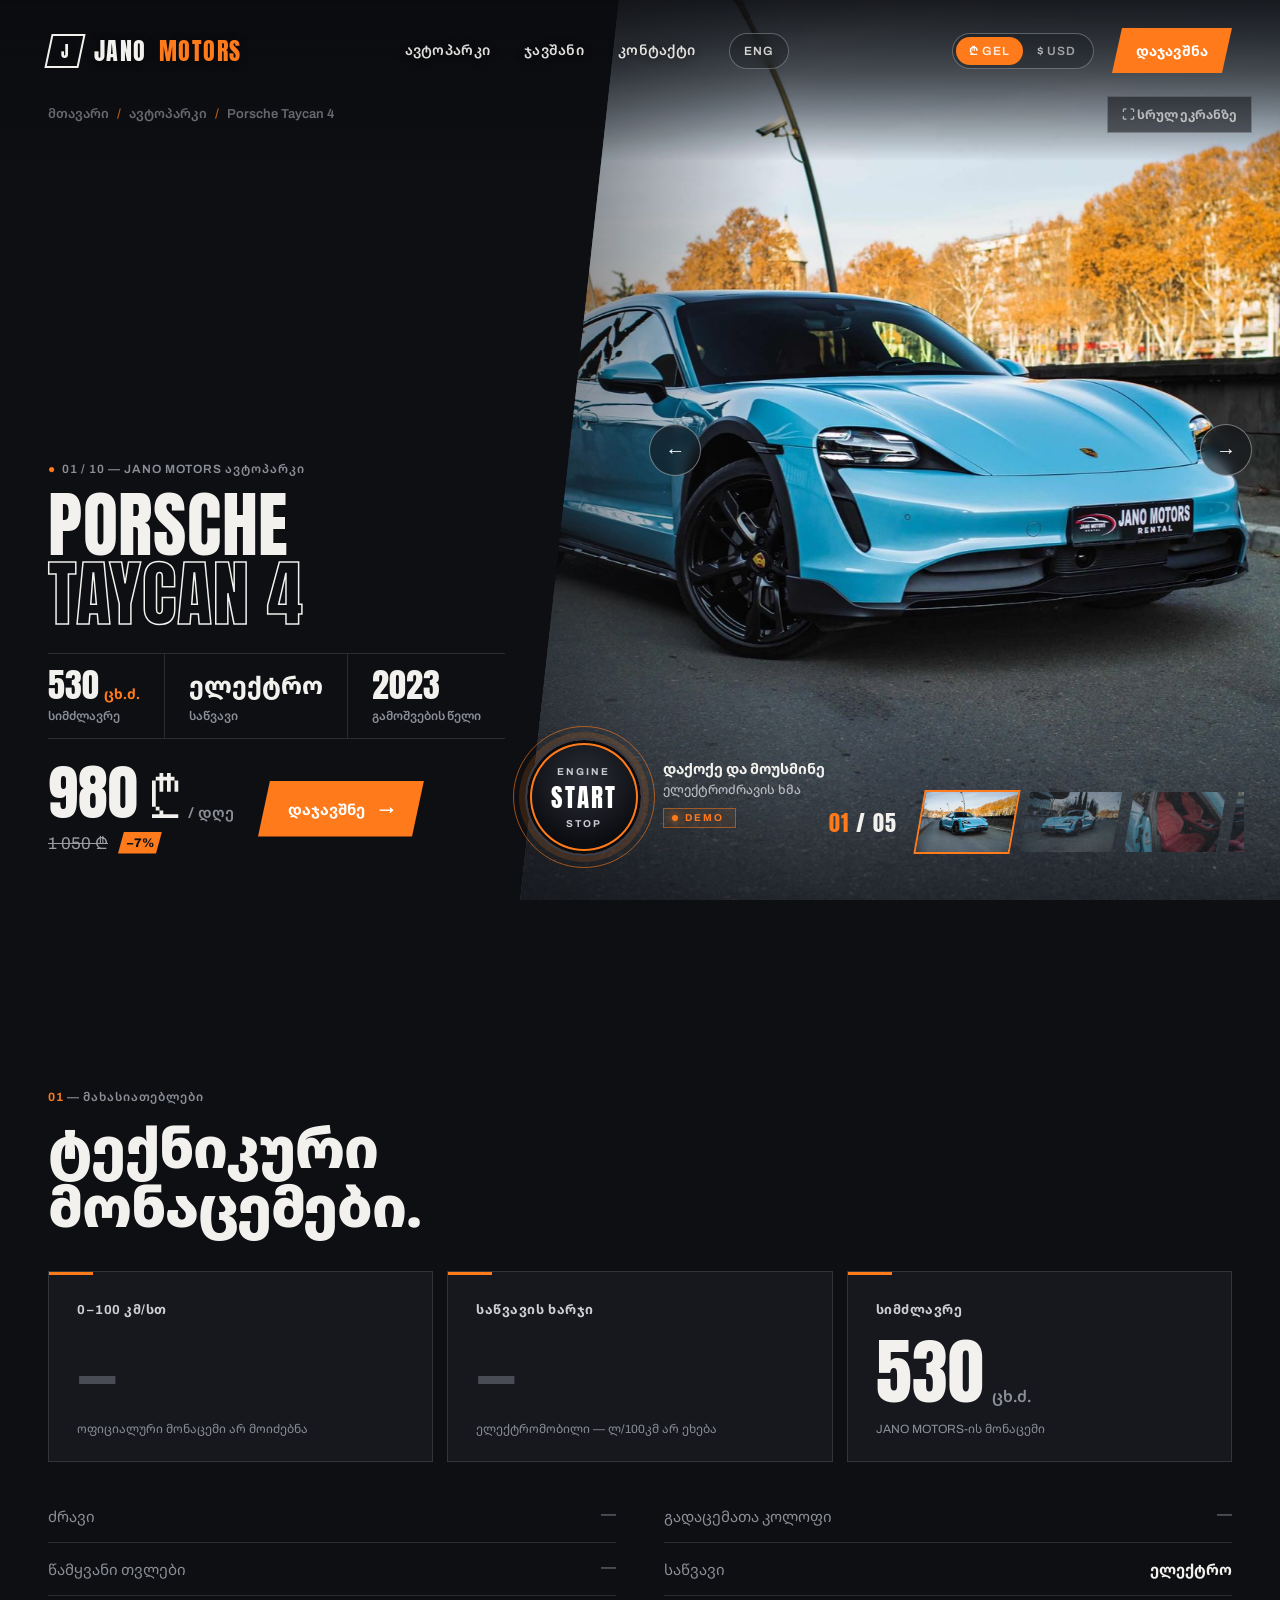
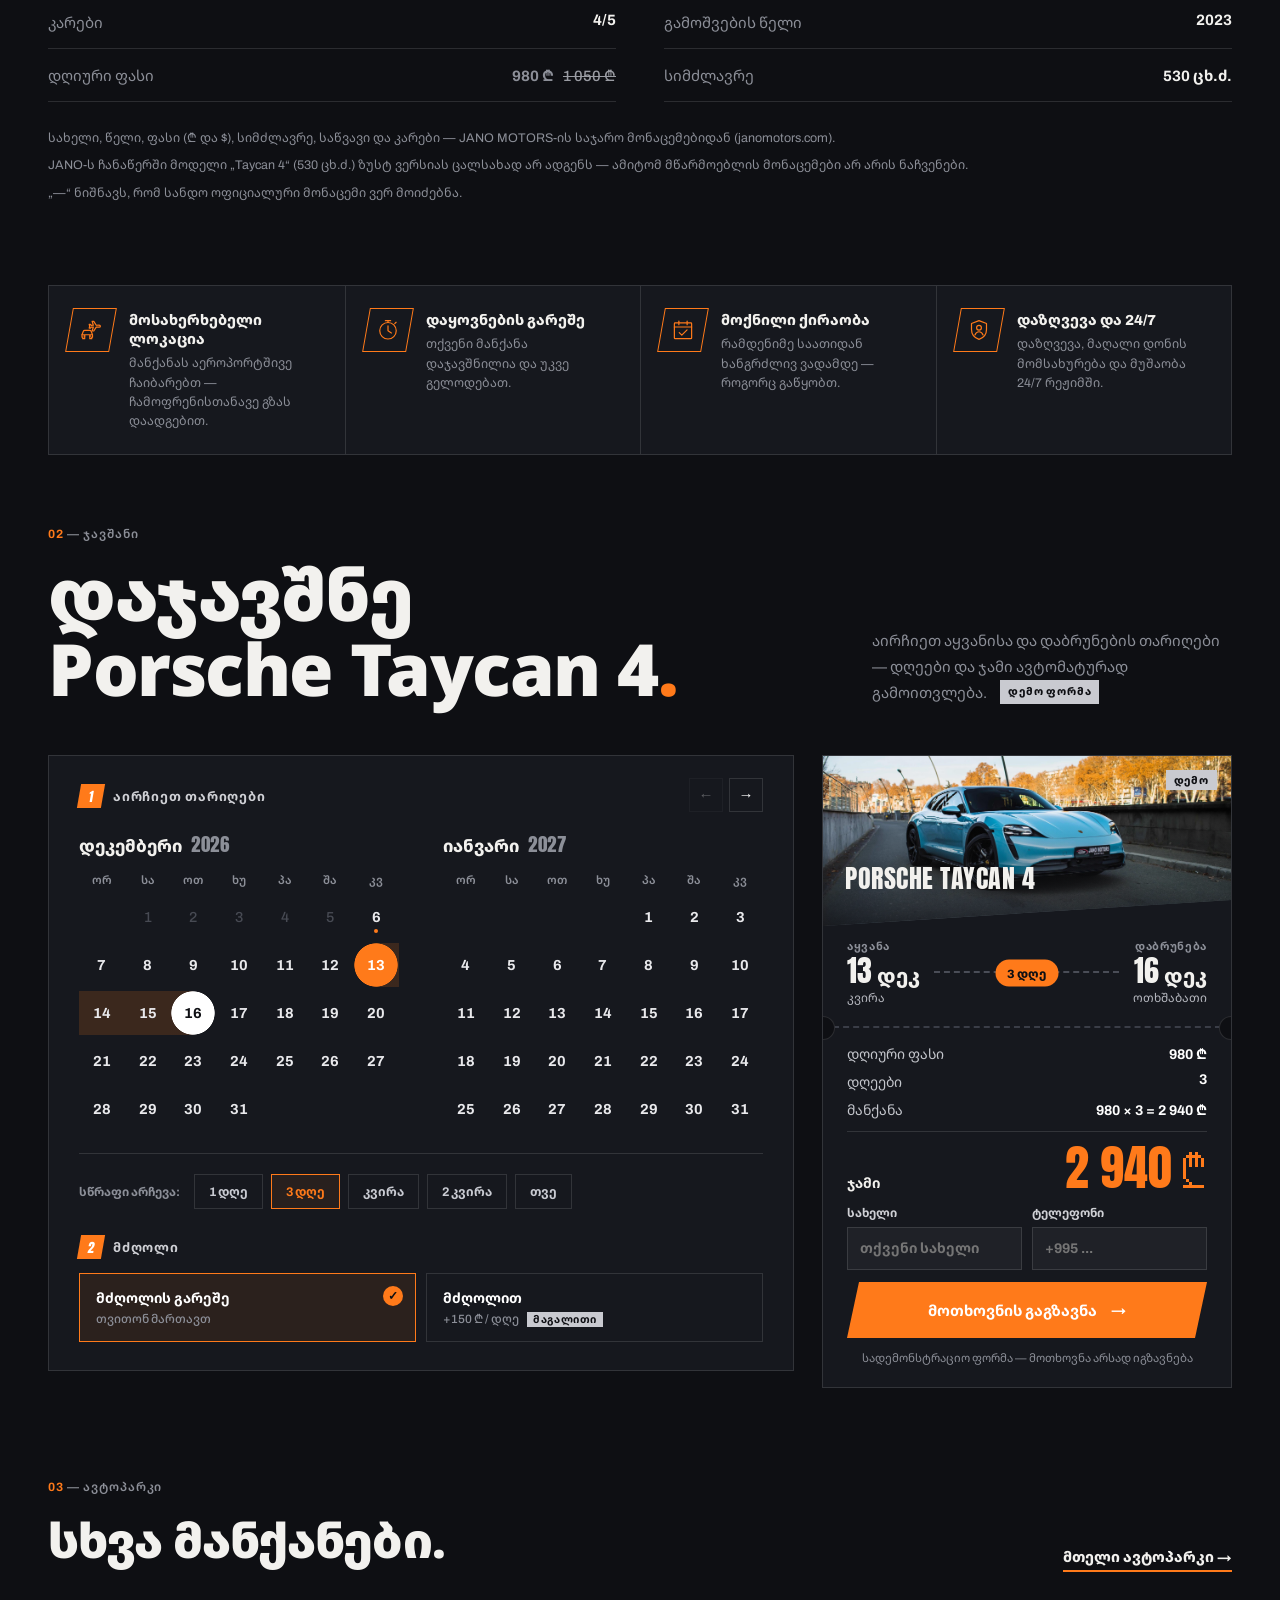
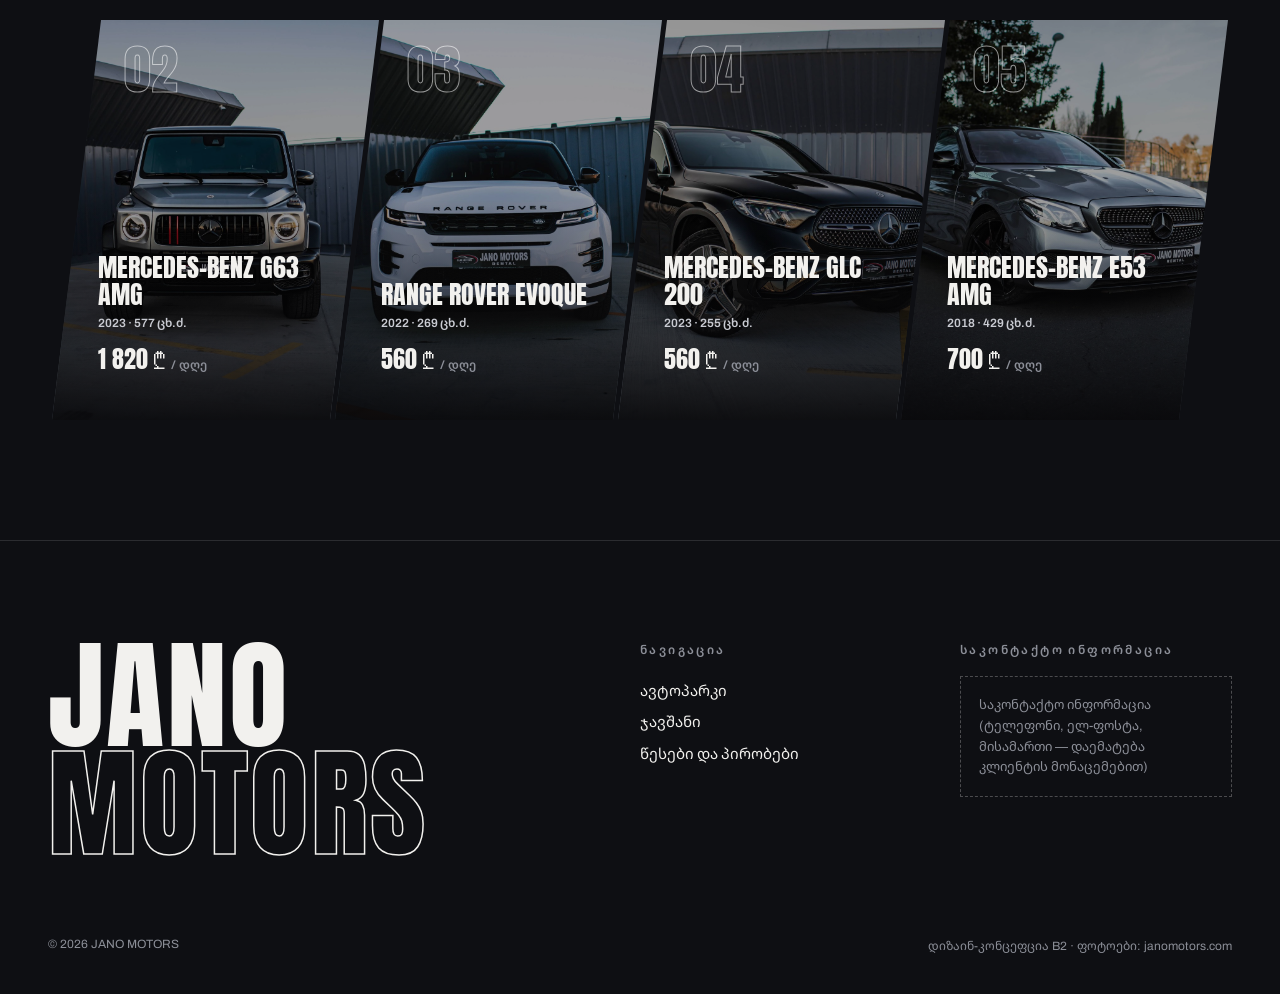
==== commit c345be96: "Car page: DEMO badge under the engine-sound label Co-Authored-By: Claude Opus 5.5 <noreply@anthropic" ====
--- a/car.html
+++ b/car.html
@@ -35,7 +35,7 @@
        და assets/data.js-ში მანქანის "sound" ველში ჩაწერეთ გზა. მანამდე car.js იყენებს assets/sound-yt.js-ს. -->
   <div class="ch-snd">
     <button type="button" class="start" id="sndBtn" data-audio-src="" aria-pressed="false" aria-label="მოუსმინე ძრავის ხმას"><span><i>ENGINE</i><b>START</b><i>STOP</i></span></button>
-    <div class="startlbl">დაქოქე და მოუსმინე<small id="sndSub"></small><span class="wv" aria-hidden="true"><i></i><i></i><i></i><i></i><i></i><i></i></span><div class="snd-note" id="sndNote" aria-live="polite"></div></div>
+    <div class="startlbl">დაქოქე და მოუსმინე<small id="sndSub"></small><span class="demo-tag" title="სადემონსტრაციო ხმა — არა ამ კონკრეტული მანქანის ჩანაწერი"><i aria-hidden="true"></i>DEMO</span><span class="wv" aria-hidden="true"><i></i><i></i><i></i><i></i><i></i><i></i></span><div class="snd-note" id="sndNote" aria-live="polite"></div></div>
   </div>
   <div class="ch-ths"><div class="g-cnt" id="gCnt"></div><div class="g-th" id="gTh"></div></div>
 </section>
--- a/assets/b2.css
+++ b/assets/b2.css
@@ -269,6 +269,10 @@
 .start.play b{color:var(--acc)}.start.play::before{animation-duration:.7s}
 .startlbl{font-size:14.5px;font-weight:700;line-height:1.35;max-width:190px}
 .startlbl small{display:block;color:#b7b9c0;font-weight:500;font-size:12.5px;margin-top:3px}
+.startlbl .demo-tag{display:inline-flex;align-items:center;gap:7px;margin-top:9px;padding:4px 10px 4px 8px;border:1px solid rgba(255,122,26,.5);background:rgba(255,122,26,.08);color:var(--acc);font-family:Archivo,sans-serif;font-size:10px;font-weight:700;letter-spacing:.22em;line-height:1;cursor:default}
+.startlbl .demo-tag i{width:6px;height:6px;border-radius:50%;background:var(--acc);box-shadow:0 0 8px var(--acc);animation:dtag 1.6s ease-in-out infinite}
+@keyframes dtag{50%{opacity:.35}}
+@media (prefers-reduced-motion:reduce){.startlbl .demo-tag i{animation:none}}
 .startlbl .wv{display:none;align-items:center;gap:3px;height:22px;margin-top:8px}
 .startlbl .wv i{width:3px;height:6px;background:var(--acc);display:block;border-radius:2px;animation:wv .8s ease-in-out infinite alternate}
 .startlbl .wv i:nth-child(2n){animation-delay:.2s}.startlbl .wv i:nth-child(3n){animation-delay:.35s}
@@ -345,11 +349,13 @@
 
 /* ===== მთავარი გვერდის ჯავშანი — იგივე „ბილეთის" სტილი + მანქანების სვეტი ===== */
 .hbk{margin-top:0}
-.hbk .bk{grid-template-columns:320px minmax(0,1fr) 400px;gap:18px}
+.hbk .bk{grid-template-columns:clamp(250px,21vw,320px) minmax(0,1fr) clamp(310px,27vw,400px);gap:18px}
 .hbk .cal{gap:30px}
-.hbk .bk-cal{padding:26px 24px}.hbk .cal-nav{right:24px}
+.hbk .bk-cal{padding:26px 24px;grid-column:auto;order:0}.hbk .cal-nav{right:24px}
+.hbk .cal,.hbk .quick{-webkit-user-select:none;user-select:none}
 .hbk .days button{height:42px}
-@media (max-width:1320px){.hbk .bk{grid-template-columns:300px minmax(0,1fr)}.hbk .bk-cal{grid-column:auto;order:0}.hbk .tk{grid-column:1/-1;max-width:560px;width:100%;margin:0 auto}}
+@media (max-width:1400px) and (min-width:1241px){.hbk .quick{gap:6px}.hbk .quick span{margin-right:2px}.hbk .quick button{padding:8px 10px}.hbk .bk-cars{padding:20px 16px}.hbk .ci{grid-template-columns:50px minmax(0,1fr) auto;gap:9px;padding-right:8px}.hbk .ci img{width:50px;height:38px}.hbk .ci .p{text-align:right}.hbk .ci .p small{display:block;margin:1px 0 0}}
+@media (max-width:1240px){.hbk .bk{grid-template-columns:300px minmax(0,1fr)}.hbk .bk-cal{grid-column:auto;order:0}.hbk .tk{grid-column:1/-1;max-width:560px;width:100%;margin:0 auto}}
 @media (max-width:1000px){.hbk .bk{grid-template-columns:1fr}.hbk .bk-cal{grid-column:auto;order:0}}
 
 /* ===== სხვა მანქანები (ვარიანტი 1 — დახრილი ბარათები) ===== */
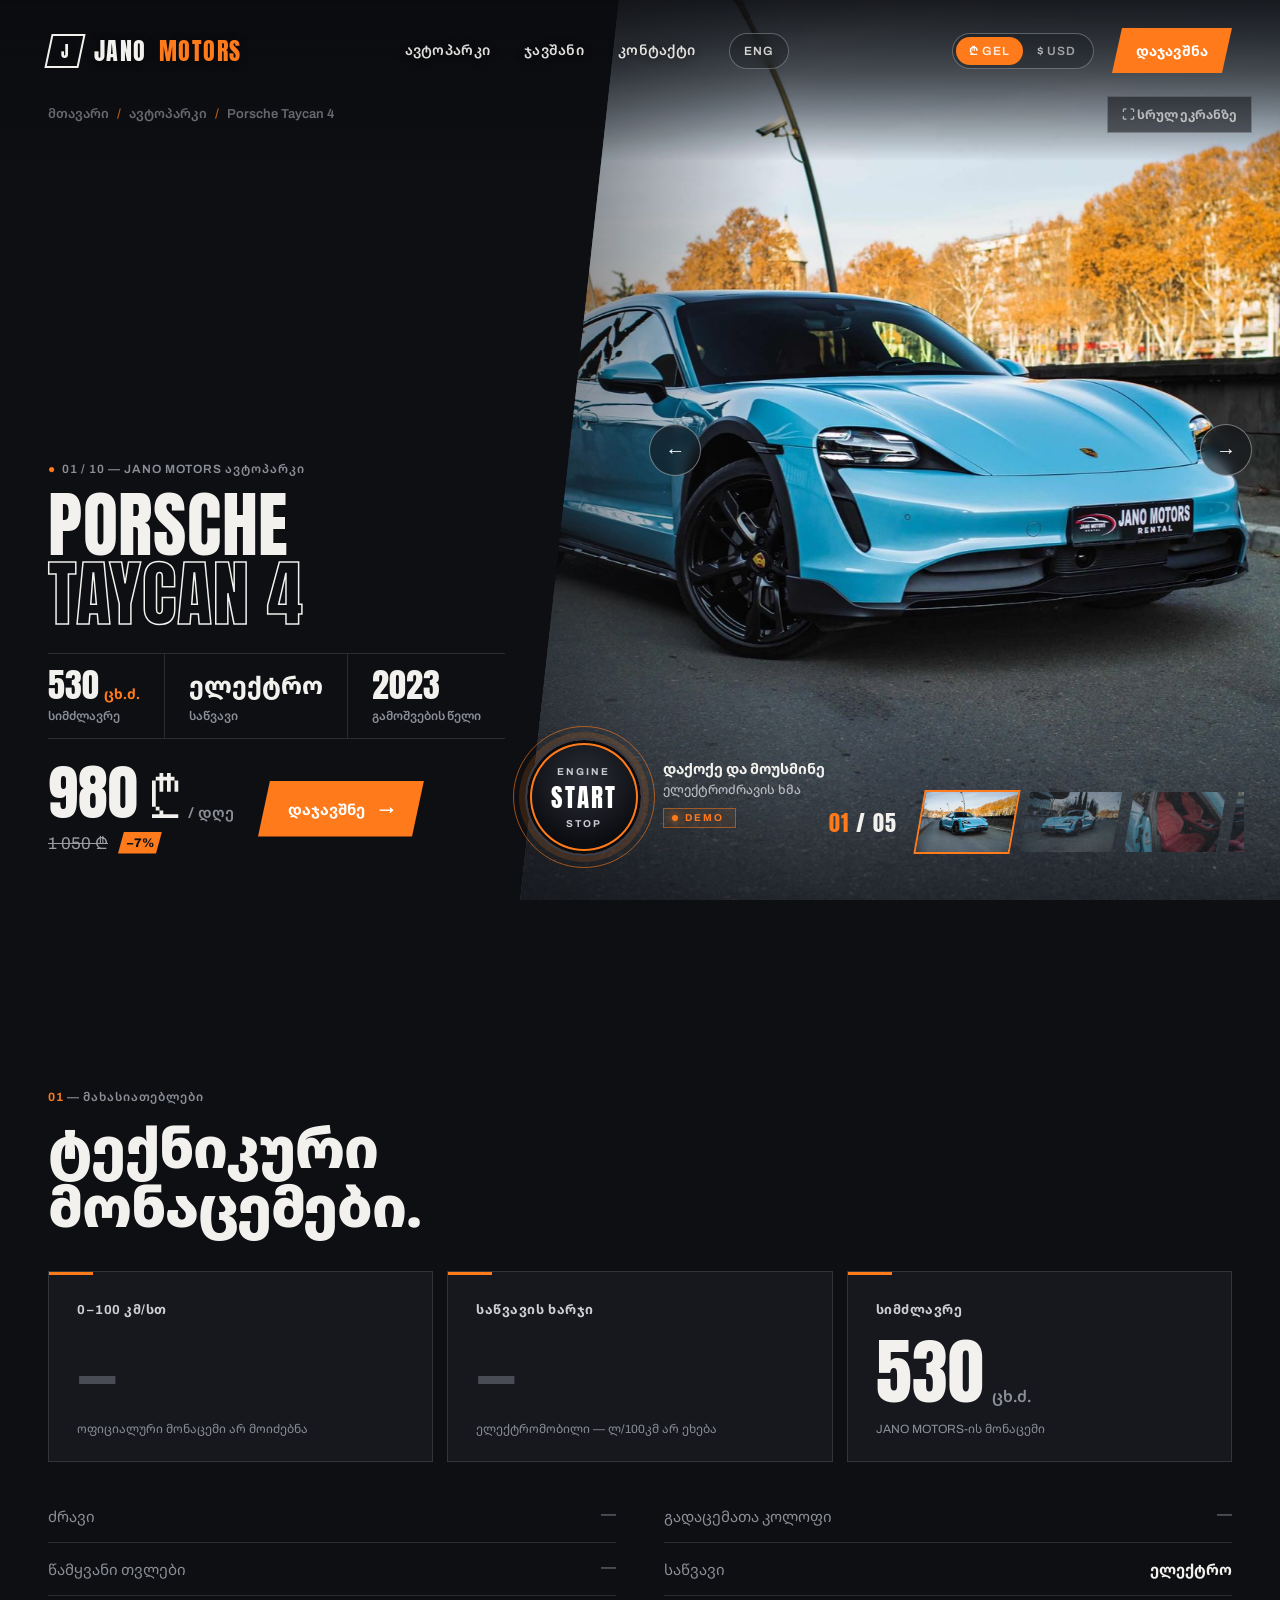
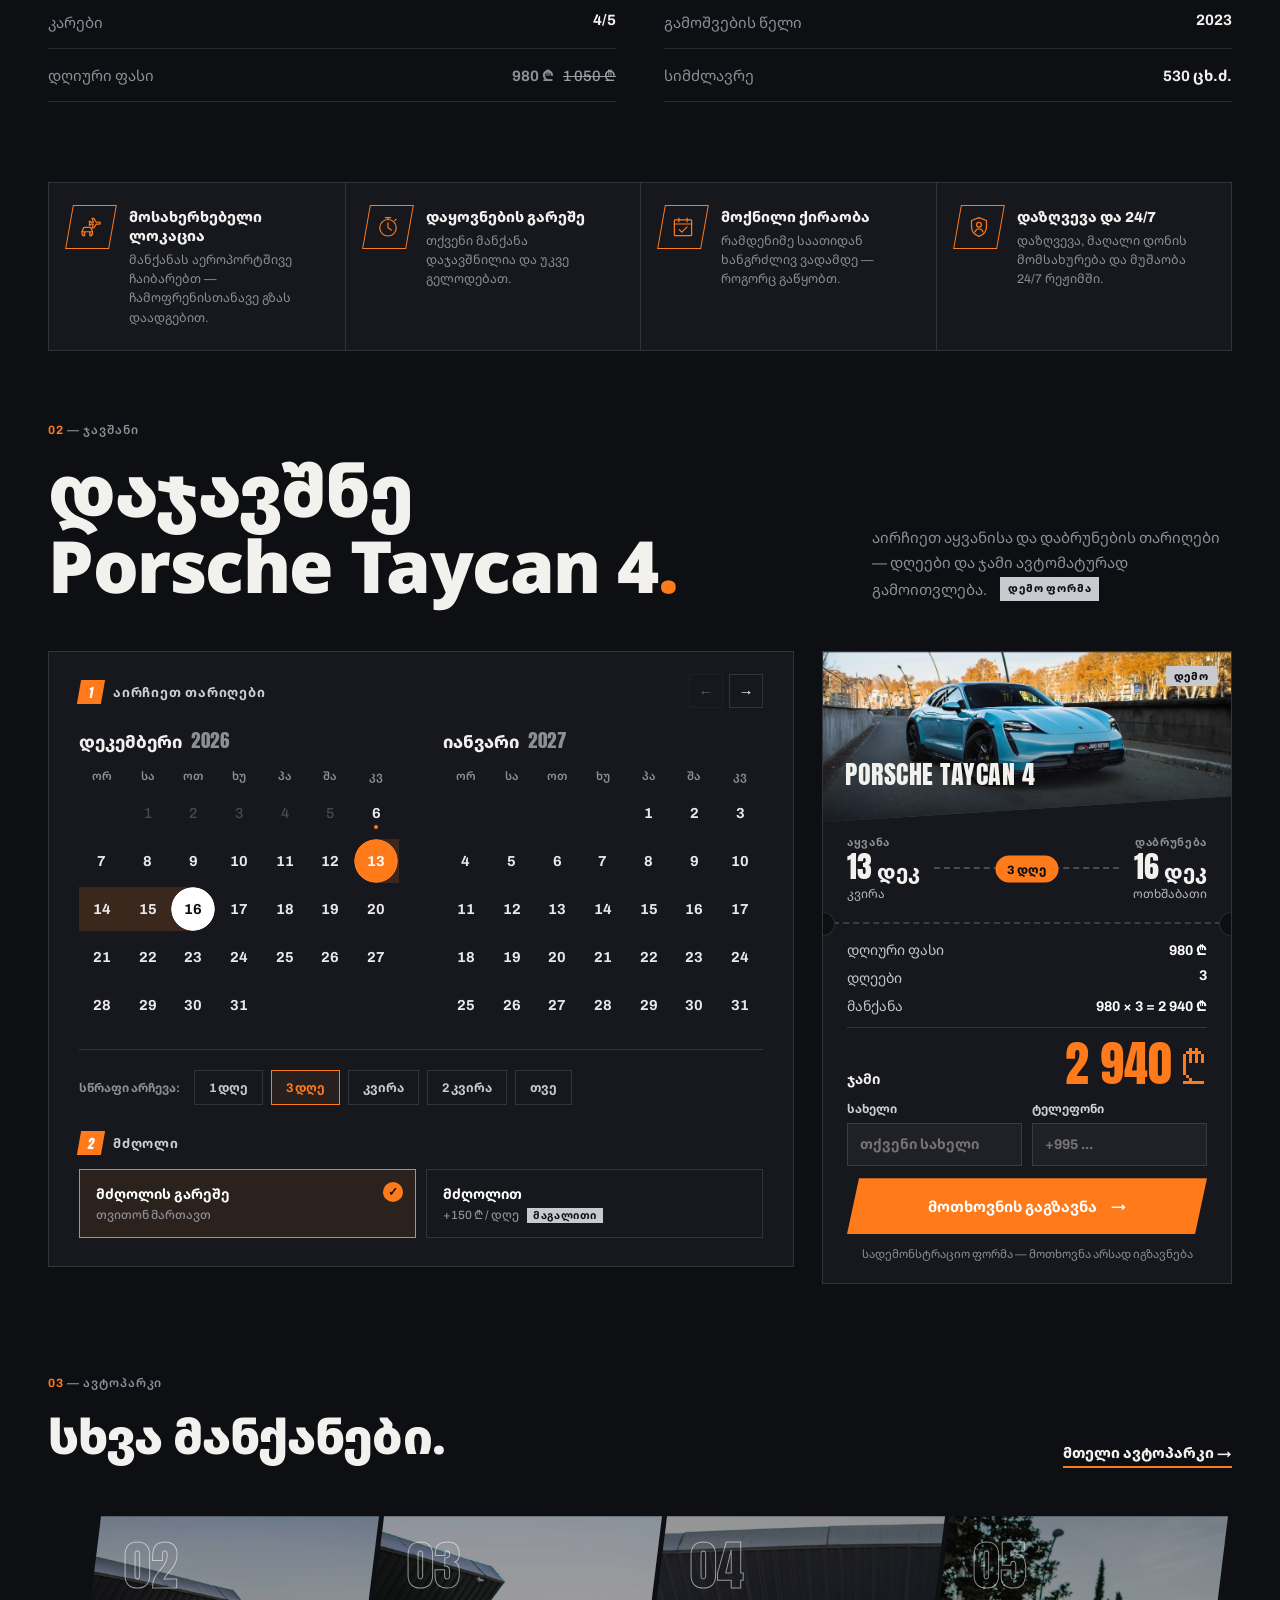
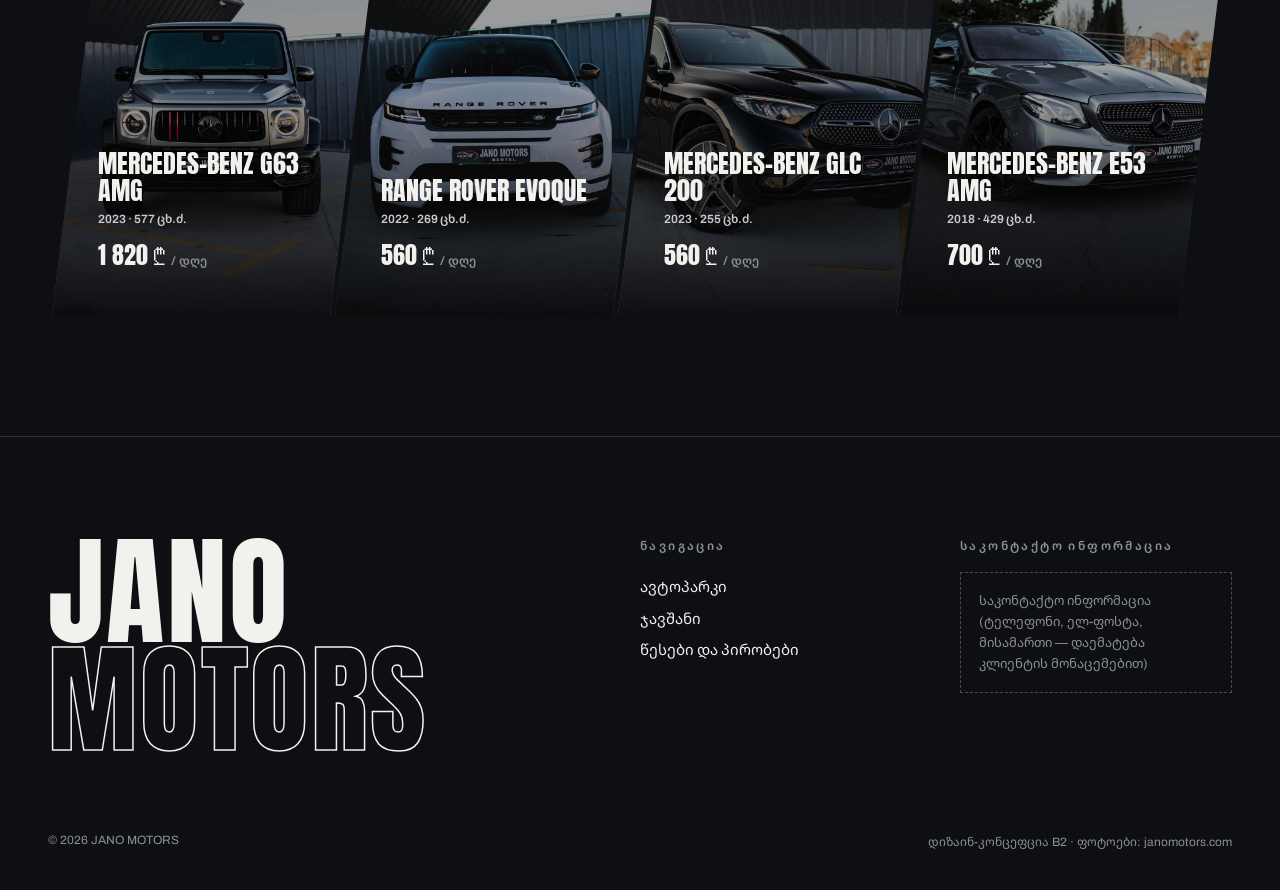
==== commit d1a7d201: "Car page: remove the data-sources note under the specs Co-Authored-By: Claude Opus 5.5 <noreply@anth" ====
--- a/car.html
+++ b/car.html
@@ -44,7 +44,6 @@
     <div class="tag"><b>01</b> — მახასიათებლები</div><h2 class="kg">ტექნიკური<br>მონაცემები<span class="r">.</span></h2>
     <div class="sp-hl" id="spHl"></div>
     <div class="sp-tb" id="spTb"></div>
-    <div class="notes" id="spNotes"></div>
   </section>
   <section class="svm" aria-label="მომსახურება"><div class="svm-i"><span class="sv-ic"><svg viewBox="0 0 32 32" aria-hidden="true"><path d="M17.5 4.5l2.2 0 3.3 5.2 3.8-.1c1 0 1.7.6 1.7 1.3s-.7 1.3-1.7 1.3l-3.8-.1-3.3 5.2h-2.2l1.6-5.2-2.9-.1-1 1.4h-1.6l.6-2.5-.6-2.5h1.6l1 1.4 2.9-.1z"/><path d="M4 25.5v-3.2l1.8-4.6c.3-.8 1-1.2 1.8-1.2h6.8c.8 0 1.5.4 1.8 1.2l1.8 4.6v3.2"/><path d="M4 22.3h14"/><path d="M5 25.5v2h2.6v-2M14.4 25.5v2H17v-2"/><circle cx="7.4" cy="24" r=".6"/><circle cx="14.6" cy="24" r=".6"/></svg></span><div><b>მოსახერხებელი ლოკაცია</b><small>მანქანას აეროპორტშივე ჩაიბარებთ — ჩამოფრენისთანავე გზას დაადგებით.</small></div></div><div class="svm-i"><span class="sv-ic"><svg viewBox="0 0 32 32" aria-hidden="true"><circle cx="16" cy="17" r="11"/><path d="M16 10.5V17l4.5 3"/><path d="M12.5 3.5h7M16 3.5V6"/><path d="M25 7.5l1.8-1.8"/></svg></span><div><b>დაყოვნების გარეშე</b><small>თქვენი მანქანა დაჯავშნილია და უკვე გელოდებათ.</small></div></div><div class="svm-i"><span class="sv-ic"><svg viewBox="0 0 32 32" aria-hidden="true"><rect x="4.5" y="6.5" width="23" height="21" rx="1"/><path d="M4.5 12h23M10.5 4v5M21.5 4v5"/><path d="M11 19.5l3.4 3.4 7-7"/></svg></span><div><b>მოქნილი ქირაობა</b><small>რამდენიმე საათიდან ხანგრძლივ ვადამდე — როგორც გაწყობთ.</small></div></div><div class="svm-i"><span class="sv-ic"><svg viewBox="0 0 32 32" aria-hidden="true"><path d="M16 3.5l10 3.8v8c0 6.2-4.2 11.2-10 13.2-5.8-2-10-7-10-13.2v-8z"/><circle cx="16" cy="13" r="3.2"/><path d="M10.6 22.6c1-2.8 3-4.3 5.4-4.3s4.4 1.5 5.4 4.3"/></svg></span><div><b>დაზღვევა და 24/7</b><small>დაზღვევა, მაღალი დონის მომსახურება და მუშაობა 24/7 რეჟიმში.</small></div></div></section>
   <section class="cbk book" id="book">
